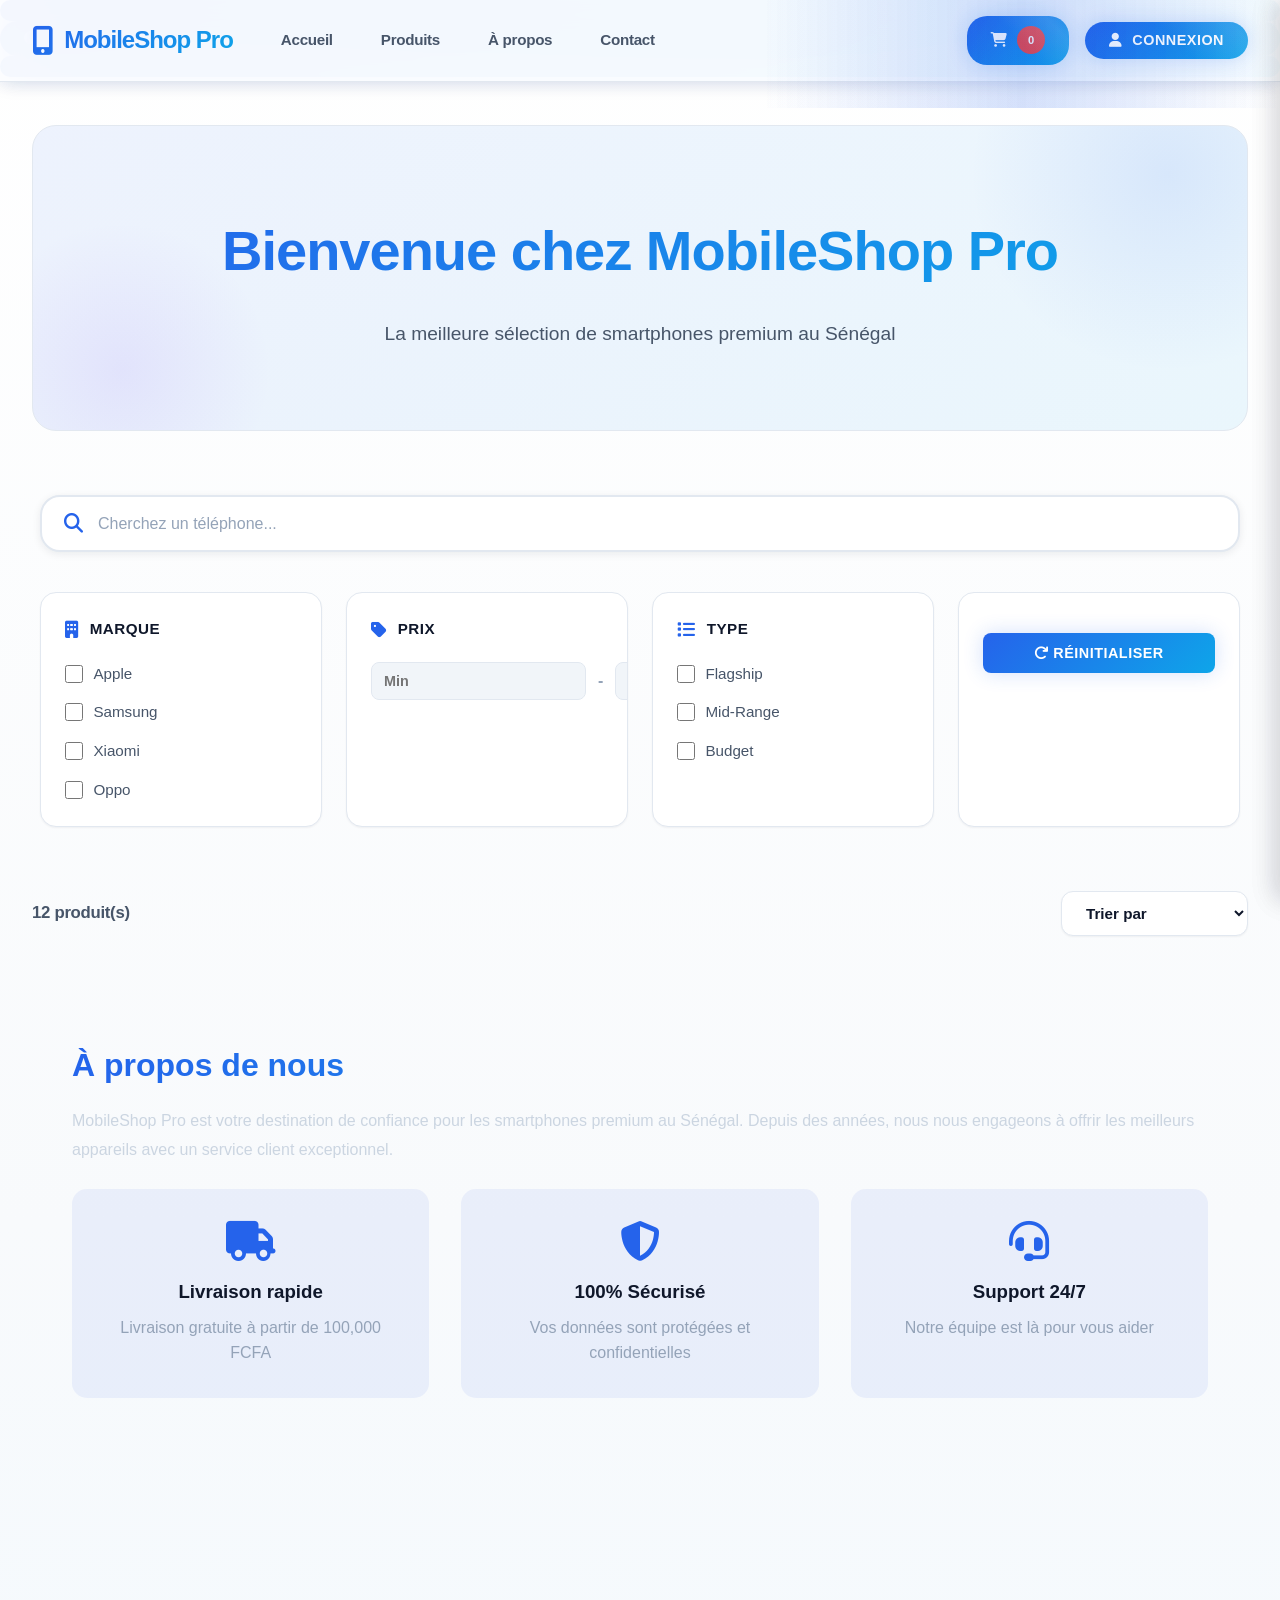
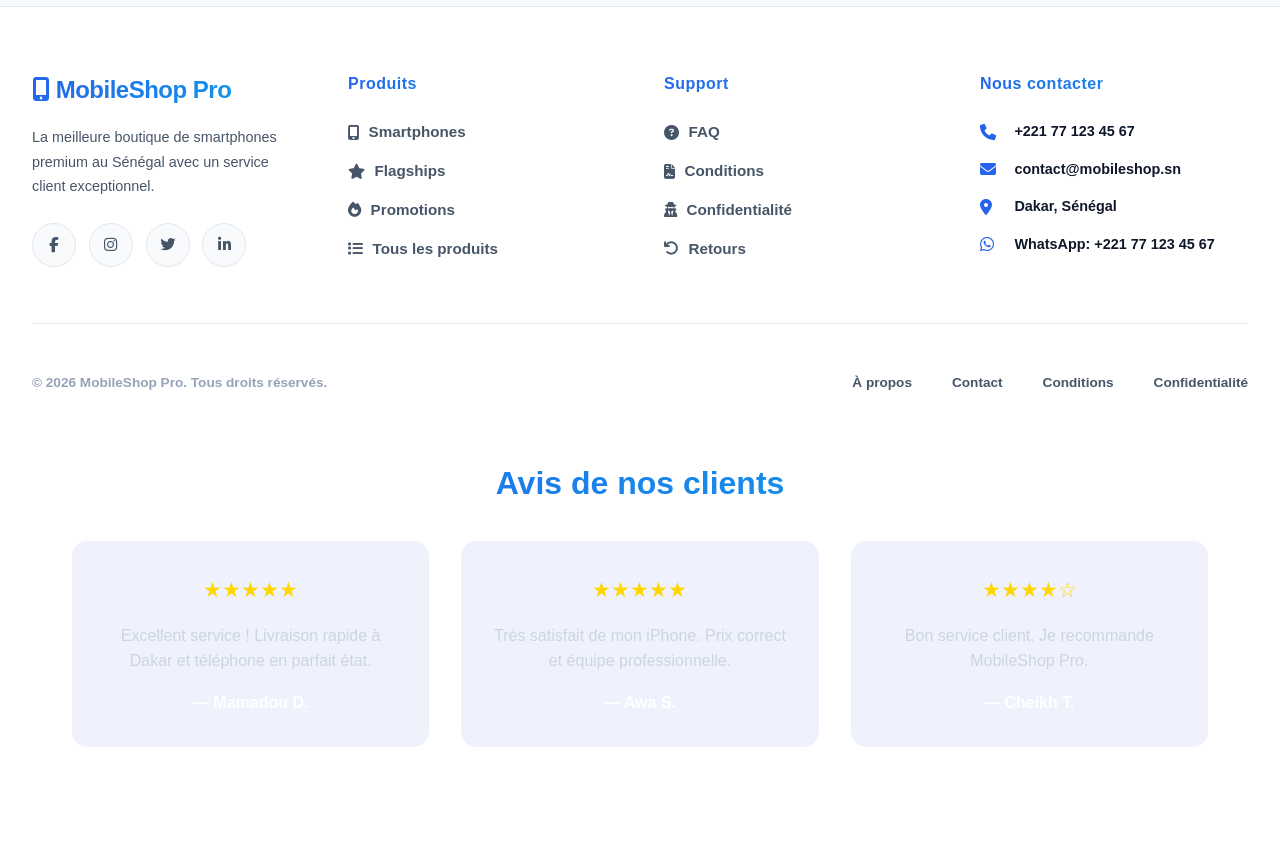
==== index.html @ 731d3923 "Add files via upload" ====
<!DOCTYPE html>
<html lang="fr">
<head>
  <meta charset="UTF-8">
  <meta name="viewport" content="width=device-width, initial-scale=1.0">
  <title>MobileShop Pro - Boutique Premium</title>

  <!-- SEO -->
  <meta name="description" content="Achetez les meilleurs smartphones au Sénégal avec MobileShop Pro. Livraison rapide et paiement sécurisé.">

  <!-- Icons -->
  <link rel="stylesheet" href="https://cdnjs.cloudflare.com/ajax/libs/font-awesome/6.4.0/css/all.min.css">

  <!-- THEME (un seul fichier) -->
  <link rel="stylesheet" href="styles.css" id="themeStylesheet">
  <button class="btn-header" onclick="openCartModal()" aria-label="Ouvrir le panier"></button>
  <button class="btn-header" onclick="toggleTheme()" title="Changer thème">
  <i class="fas fa-moon"></i>
</button>
<button class="btn-header" onclick="openCartModal()" aria-label="Ouvrir le panier"></button>
</head>

<body>
  <!-- NAVBAR -->
  <nav>
    <div class="nav-container">
      <div class="logo" onclick="scrollToHome()">
        <i class="fas fa-mobile-alt"></i>
        <span>MobileShop Pro</span>
      </div>

      <div class="nav-links">
        <a href="#" class="nav-link" onclick="scrollToHome(); return false;">Accueil</a>
        <a href="#products" class="nav-link">Produits</a>
        <a href="#about" class="nav-link">À propos</a>
        <a href="#contact" class="nav-link">Contact</a>
      </div>

      <div class="nav-actions">
        <button class="btn-header" onclick="openCartModal()">
          <i class="fas fa-shopping-cart"></i>
          <span class="count-badge" id="cartCount">0</span>
        </button>
        <button class="btn-header" onclick="openProfileModal()">
          <i class="fas fa-user"></i>
          <span id="userDisplay">Connexion</span>
        </button>
        <button class="menu-toggle" onclick="toggleMobileMenu()">
          <i class="fas fa-bars"></i>
        </button>
      </div>
    </div>
  </nav>

  <!-- MAIN -->
  <main class="main-content">
    <!-- HERO -->
    <section class="hero" id="home">
      <h1>Bienvenue chez MobileShop Pro</h1>
      <p>La meilleure sélection de smartphones premium au Sénégal</p>
    </section>

    <!-- SEARCH & FILTERS -->
    <section class="search-section" id="products">
      <div class="search-bar">
        <i class="fas fa-search search-icon"></i>
        <input type="text" class="search-input" id="searchInput" placeholder="Cherchez un téléphone..." onkeyup="filterProducts()">
      </div>

      <div class="filters-container">
        <div class="filter-group">
          <div class="filter-title"><i class="fas fa-building"></i> Marque</div>
          <div class="filter-options">
            <div class="filter-option">
              <input type="checkbox" id="brand-apple" value="apple" onchange="filterProducts()">
              <label for="brand-apple">Apple</label>
            </div>
            <div class="filter-option">
              <input type="checkbox" id="brand-samsung" value="samsung" onchange="filterProducts()">
              <label for="brand-samsung">Samsung</label>
            </div>
            <div class="filter-option">
              <input type="checkbox" id="brand-xiaomi" value="xiaomi" onchange="filterProducts()">
              <label for="brand-xiaomi">Xiaomi</label>
            </div>
            <div class="filter-option">
              <input type="checkbox" id="brand-oppo" value="oppo" onchange="filterProducts()">
              <label for="brand-oppo">Oppo</label>
            </div>
          </div>
        </div>

        <div class="filter-group">
          <div class="filter-title"><i class="fas fa-tag"></i> Prix</div>
          <div class="price-inputs">
            <input type="number" id="priceMin" placeholder="Min" onchange="filterProducts()">
            <span style="color: #94a3b8;">-</span>
            <input type="number" id="priceMax" placeholder="Max" onchange="filterProducts()">
          </div>
        </div>

        <div class="filter-group">
          <div class="filter-title"><i class="fas fa-list"></i> Type</div>
          <div class="filter-options">
            <div class="filter-option">
              <input type="checkbox" id="type-flagship" value="flagship" onchange="filterProducts()">
              <label for="type-flagship">Flagship</label>
            </div>
            <div class="filter-option">
              <input type="checkbox" id="type-mid" value="mid" onchange="filterProducts()">
              <label for="type-mid">Mid-Range</label>
            </div>
            <div class="filter-option">
              <input type="checkbox" id="type-budget" value="budget" onchange="filterProducts()">
              <label for="type-budget">Budget</label>
            </div>
          </div>
        </div>

        <div class="filter-group">
          <button class="reset-btn" onclick="resetFilters()">
            <i class="fas fa-redo"></i> Réinitialiser
          </button>
        </div>
      </div>
    </section>

    <!-- PRODUCTS -->
    <section class="products-section">
      <div class="products-header">
        <div class="results-count">
          <span id="resultsCount">12</span> produit(s)
        </div>
        <select class="sort-select" id="sortSelect" onchange="sortProducts()">
          <option value="">Trier par</option>
          <option value="price-asc">Prix: Croissant</option>
          <option value="price-desc">Prix: Décroissant</option>
          <option value="name-asc">Nom: A-Z</option>
          <option value="name-desc">Nom: Z-A</option>
        </select>
      </div>

      <div class="products-grid" id="productsGrid"></div>
    </section>

    <!-- ABOUT SECTION -->
    <section id="about" style="max-width: 1200px; margin: 4rem auto; padding: 0 2rem;">
      <h2 style="font-size: 2rem; margin-bottom: 1rem; background: var(--gradient-primary); -webkit-background-clip: text; -webkit-text-fill-color: transparent;">À propos de nous</h2>
      <p style="color: #cbd5e1; line-height: 1.8; margin-bottom: 1.5rem;">
        MobileShop Pro est votre destination de confiance pour les smartphones premium au Sénégal. Depuis des années, nous nous engageons à offrir les meilleurs appareils avec un service client exceptionnel.
      </p>
      <div style="display: grid; grid-template-columns: repeat(auto-fit, minmax(200px, 1fr)); gap: 2rem;">
        <div style="background: rgba(102, 126, 234, 0.1); padding: 2rem; border-radius: 15px; text-align: center;">
          <i class="fas fa-truck" style="font-size: 2.5rem; color: var(--primary); margin-bottom: 1rem;"></i>
          <h3>Livraison rapide</h3>
          <p style="color: #94a3b8; margin-top: 0.5rem;">Livraison gratuite à partir de 100,000 FCFA</p>
        </div>
        <div style="background: rgba(102, 126, 234, 0.1); padding: 2rem; border-radius: 15px; text-align: center;">
          <i class="fas fa-shield-alt" style="font-size: 2.5rem; color: var(--primary); margin-bottom: 1rem;"></i>
          <h3>100% Sécurisé</h3>
          <p style="color: #94a3b8; margin-top: 0.5rem;">Vos données sont protégées et confidentielles</p>
        </div>
        <div style="background: rgba(102, 126, 234, 0.1); padding: 2rem; border-radius: 15px; text-align: center;">
          <i class="fas fa-headset" style="font-size: 2.5rem; color: var(--primary); margin-bottom: 1rem;"></i>
          <h3>Support 24/7</h3>
          <p style="color: #94a3b8; margin-top: 0.5rem;">Notre équipe est là pour vous aider</p>
        </div>
      </div>
    </section>
  </main>

  <!-- FOOTER -->
  <footer id="contact">
    <div class="footer-container">
      <div class="footer-content">
        <div class="footer-section">
          <div class="footer-logo">
            <i class="fas fa-mobile-alt"></i> MobileShop Pro
          </div>
          <p class="footer-desc">La meilleure boutique de smartphones premium au Sénégal avec un service client exceptionnel.</p>
          <div class="social-links">
            <a href="#" class="social-link" title="Facebook"><i class="fab fa-facebook-f"></i></a>
            <a href="#" class="social-link" title="Instagram"><i class="fab fa-instagram"></i></a>
            <a href="#" class="social-link" title="Twitter"><i class="fab fa-twitter"></i></a>
            <a href="#" class="social-link" title="LinkedIn"><i class="fab fa-linkedin-in"></i></a>
          </div>
        </div>

        <div class="footer-section">
          <h3>Produits</h3>
          <ul>
            <li><a href="#products"><i class="fas fa-mobile-alt"></i> Smartphones</a></li>
            <li><a href="#products"><i class="fas fa-star"></i> Flagships</a></li>
            <li><a href="#products"><i class="fas fa-fire"></i> Promotions</a></li>
            <li><a href="#products"><i class="fas fa-list"></i> Tous les produits</a></li>
          </ul>
        </div>

        <div class="footer-section">
          <h3>Support</h3>
          <ul>
            <li><a href="#"><i class="fas fa-question-circle"></i> FAQ</a></li>
            <li><a href="#"><i class="fas fa-file-contract"></i> Conditions</a></li>
            <li><a href="#"><i class="fas fa-user-secret"></i> Confidentialité</a></li>
            <li><a href="#"><i class="fas fa-undo"></i> Retours</a></li>
          </ul>
        </div>

        <div class="footer-section">
          <h3>Nous contacter</h3>
          <div class="footer-contact">
            <div class="contact-item">
              <i class="fas fa-phone"></i>
              <span>+221 77 123 45 67</span>
            </div>
            <div class="contact-item">
              <i class="fas fa-envelope"></i>
              <span>contact@mobileshop.sn</span>
            </div>
            <div class="contact-item">
              <i class="fas fa-map-marker-alt"></i>
              <span>Dakar, Sénégal</span>
            </div>
            <div class="contact-item">
              <i class="fab fa-whatsapp"></i>
              <span>WhatsApp: +221 77 123 45 67</span>
            </div>
          </div>
        </div>
      </div>

      <div class="footer-divider"></div>

      <div class="footer-bottom">
        <p class="copyright">&copy; 2026 MobileShop Pro. Tous droits réservés.</p>
        <div class="footer-links">
          <a href="#" class="footer-link">À propos</a>
          <a href="#" class="footer-link">Contact</a>
          <a href="#" class="footer-link">Conditions</a>
          <a href="#" class="footer-link">Confidentialité</a>
        </div>
      </div>
    </div>
    <section class="reviews-section">
  <h2 class="section-title">Avis de nos clients</h2>

  <div class="reviews-container">

    <div class="review-card">
      <div class="review-stars">★★★★★</div>
      <p class="review-text">
        Excellent service ! Livraison rapide à Dakar et téléphone en parfait état.
      </p>
      <div class="review-user">— Mamadou D.</div>
    </div>

    <div class="review-card">
      <div class="review-stars">★★★★★</div>
      <p class="review-text">
        Très satisfait de mon iPhone. Prix correct et équipe professionnelle.
      </p>
      <div class="review-user">— Awa S.</div>
    </div>

    <div class="review-card">
      <div class="review-stars">★★★★☆</div>
      <p class="review-text">
        Bon service client. Je recommande MobileShop Pro.
      </p>
      <div class="review-user">— Cheikh T.</div>
    </div>

  </div>
</section>
  </footer>

  <!-- OVERLAY -->
  <div class="overlay" id="overlay" onclick="closeAllModals()"></div>

  <!-- CART MODAL -->
  <div class="modal" id="cartModal">
    <div class="modal-header">
      <h3 class="modal-title">Mon Panier</h3>
      <button class="close-btn" onclick="closeCartModal()"><i class="fas fa-times"></i></button>
    </div>

    <div class="modal-content">
      <div id="cartEmptyMsg" style="text-align: center; color: #94a3b8;">
        <i class="fas fa-shopping-cart" style="font-size: 3rem; opacity: 0.5; display: block; margin-bottom: 1rem;"></i>
        Panier vide
      </div>
      <div id="cartItemsList"></div>
    </div>

    <div class="modal-footer">
      <div class="cart-summary">
        <div class="summary-row">
          <span>Sous-total:</span>
          <span id="subtotal">0 FCFA</span>
        </div>
        <div class="summary-row">
          <span>Frais de livraison:</span>
          <span id="shipping">0 FCFA</span>
        </div>
        <div class="summary-row summary-total">
          <span>Total:</span>
          <span id="totalPrice">0 FCFA</span>
        </div>
      </div>

      <div class="form-group">
        <label class="form-label">Nom complet</label>
        <input type="text" class="form-input" id="customerName" placeholder="Votre nom">
      </div>

      <div class="form-group">
        <label class="form-label">Téléphone</label>
        <input type="tel" class="form-input" id="customerPhone" placeholder="77 123 45 67">
      </div>

      <div class="form-group">
        <label class="form-label">Adresse</label>
        <input type="text" class="form-input" id="customerAddress" placeholder="Votre adresse">
      </div>

      <button class="btn btn-secondary" onclick="placeOrder()">
        <i class="fab fa-whatsapp"></i> Commander via WhatsApp
      </button>
    </div>
  </div>

  <!-- PROFILE MODAL -->
  <div class="modal" id="profileModal">
    <div class="modal-header">
      <h3 class="modal-title">Mon Profil</h3>
      <button class="close-btn" onclick="closeProfileModal()"><i class="fas fa-times"></i></button>
    </div>

    <div class="modal-content">
      <!-- AUTH CONTENT -->
      <div id="authContent">
        <div class="error-msg" id="authError"></div>

        <!-- LOGIN FORM -->
        <form id="loginForm" onsubmit="handleLogin(event)">
          <h3 style="margin-bottom: 1.5rem;">Connexion</h3>
          <div class="form-group">
            <label class="form-label">Email</label>
            <input type="email" class="form-input" id="loginEmail" required>
          </div>
          <div class="form-group">
            <label class="form-label">Mot de passe</label>
            <input type="password" class="form-input" id="loginPassword" required>
          </div>
          <button type="submit" class="btn btn-primary">Connexion</button>
          <div style="text-align: center; margin-top: 1rem; color: #cbd5e1;">
            Pas encore de compte ? <a href="#" onclick="switchToRegister(event)" style="color: var(--primary); font-weight: 600; cursor: pointer;">S'inscrire</a>
          </div>
        </form>

        <!-- REGISTER FORM -->
        <form id="registerForm" style="display: none;" onsubmit="handleRegister(event)">
          <h3 style="margin-bottom: 1.5rem;">Créer un compte</h3>
          <div class="form-group">
            <label class="form-label">Nom complet</label>
            <input type="text" class="form-input" id="registerName" required>
          </div>
          <div class="form-group">
            <label class="form-label">Email</label>
            <input type="email" class="form-input" id="registerEmail" required>
          </div>
          <div class="form-group">
            <label class="form-label">Téléphone</label>
            <input type="tel" class="form-input" id="registerPhone" required>
          </div>
          <div class="form-group">
            <label class="form-label">Mot de passe</label>
            <input type="password" class="form-input" id="registerPassword" required>
          </div>
          <button type="submit" class="btn btn-primary">Créer un compte</button>
          <div style="text-align: center; margin-top: 1rem; color: #cbd5e1;">
            Vous avez un compte ? <a href="#" onclick="switchToLogin(event)" style="color: var(--primary); font-weight: 600; cursor: pointer;">Connexion</a>
          </div>
        </form>
      </div>

      <!-- PROFILE CONTENT -->
      <div id="profileContent" style="display: none;">
        <div class="tabs">
          <button class="tab-btn active" onclick="switchTab(event, 'dashboard')">Dashboard</button>
          <button class="tab-btn" onclick="switchTab(event, 'orders')">Commandes</button>
          <button class="tab-btn" onclick="switchTab(event, 'settings')">Paramètres</button>
        </div>

        <div id="dashboard" class="tab-content active">
          <div class="profile-info-box">
            <div class="profile-name" id="profileName">--</div>
            <div class="profile-email" id="profileEmail">--</div>
          </div>
          <div class="stats">
            <div class="stat-box">
              <div class="stat-value" id="totalOrders">0</div>
              <div class="stat-label">Commandes</div>
            </div>
            <div class="stat-box">
              <div class="stat-value" id="totalAmount">0 FCFA</div>
              <div class="stat-label">Total dépensé</div>
            </div>
          </div>
        </div>

        <div id="orders" class="tab-content">
          <h3 style="margin-bottom: 1rem;">Historique des commandes</h3>
          <div id="ordersList">
            <p style="color: #94a3b8; text-align: center;">Aucune commande</p>
          </div>
        </div>

        <div id="settings" class="tab-content">
          <h3 style="margin-bottom: 1.5rem;">Paramètres du compte</h3>
          <div class="form-group">
            <label class="form-label">Nom complet</label>
            <input type="text" class="form-input" id="settingsName">
          </div>
          <div class="form-group">
            <label class="form-label">Email</label>
            <input type="email" class="form-input" id="settingsEmail">
          </div>
          <div class="form-group">
            <label class="form-label">Téléphone</label>
            <input type="tel" class="form-input" id="settingsPhone">
          </div>
          <button class="btn btn-primary" onclick="updateProfile()">Mettre à jour</button>
          <button class="btn btn-secondary" onclick="logout()">Déconnexion</button>
        </div>
      </div>
    </div>
  </div>

  <script src="script.js"></script>
</body>
</html>
---- styles.css ----
:root {
  /* ===== COLORS BLUE DIGITAL ===== */
  --primary: #2563eb;
  --primary-light: #3b82f6;
  --primary-dark: #1e40af;
  
  --accent: #0ea5e9;
  --accent-light: #06b6d4;
  --accent-dark: #0284c7;
  
  --secondary: #8b5cf6;
  --secondary-light: #a78bfa;
  --secondary-dark: #7c3aed;
  
  --success: #10b981;
  --danger: #ef4444;
  --warning: #f59e0b;
  
  /* ===== NEUTRALS CLEAR ===== */
  --bg-primary: #ffffff;
  --bg-secondary: #f8fafc;
  --bg-tertiary: #f1f5f9;
  
  --text-primary: #0f172a;
  --text-secondary: #475569;
  --text-tertiary: #94a3b8;
  
  --border-light: #e2e8f0;
  --border-medium: #cbd5e1;
  
  /* ===== GRADIENTS BLUE ===== */
  --gradient-primary: linear-gradient(135deg, #2563eb 0%, #0ea5e9 100%);
  --gradient-secondary: linear-gradient(135deg, #0ea5e9 0%, #8b5cf6 100%);
  --gradient-accent: linear-gradient(135deg, #2563eb 0%, #8b5cf6 100%);
  --gradient-success: linear-gradient(135deg, #10b981 0%, #059669 100%);
  
  /* ===== SHADOWS BLUE ===== */
  --shadow-xs: 0 1px 2px rgba(15, 23, 42, 0.05);
  --shadow-sm: 0 2px 8px rgba(15, 23, 42, 0.08);
  --shadow-md: 0 8px 16px rgba(15, 23, 42, 0.1);
  --shadow-lg: 0 16px 32px rgba(15, 23, 42, 0.12);
  --shadow-xl: 0 24px 48px rgba(15, 23, 42, 0.15);
  --shadow-glow: 0 0 20px rgba(37, 99, 235, 0.2);
  --shadow-glow-accent: 0 0 25px rgba(14, 165, 233, 0.25);
  
  /* ===== SPACING ===== */
  --radius-sm: 8px;
  --radius-md: 12px;
  --radius-lg: 16px;
  --radius-xl: 20px;
  --radius-2xl: 24px;
  
  /* ===== TRANSITIONS ===== */
  --transition-fast: all 0.2s cubic-bezier(0.4, 0, 0.2, 1);
  --transition-base: all 0.3s cubic-bezier(0.4, 0, 0.2, 1);
  --transition-slow: all 0.4s cubic-bezier(0.4, 0, 0.2, 1);
}

* {
  margin: 0;
  padding: 0;
  box-sizing: border-box;
}

html {
  scroll-behavior: smooth;
}

body {
  font-family: 'Inter', '-apple-system', 'BlinkMacSystemFont', 'Segoe UI', 'Roboto', sans-serif;
  background: linear-gradient(to bottom, #ffffff 0%, #f8fafc 50%, #f0f9ff 100%);
  color: var(--text-primary);
  line-height: 1.6;
  display: flex;
  flex-direction: column;
  min-height: 100vh;
  -webkit-font-smoothing: antialiased;
  -moz-osx-font-smoothing: grayscale;
  position: relative;
  overflow-x: hidden;
}

/* ===== FLOATING NETWORKS BACKGROUND ===== */
.floating-networks {
  position: fixed;
  top: 0;
  left: 0;
  width: 100%;
  height: 100%;
  z-index: 0;
  pointer-events: none;
  overflow: hidden;
}

.network {
  position: absolute;
  width: 300px;
  height: 300px;
  border-radius: 50%;
  opacity: 0.4;
  filter: blur(40px);
  mix-blend-mode: multiply;
}

.network-1 {
  top: 10%;
  left: 5%;
  width: 400px;
  height: 400px;
  background: linear-gradient(135deg, rgba(37, 99, 235, 0.3) 0%, rgba(14, 165, 233, 0.2) 100%);
  animation: float-network 15s ease-in-out infinite;
}

.network-2 {
  top: 40%;
  right: 10%;
  width: 350px;
  height: 350px;
  background: linear-gradient(135deg, rgba(139, 92, 246, 0.3) 0%, rgba(37, 99, 235, 0.2) 100%);
  animation: float-network 18s ease-in-out infinite 2s;
}

.network-3 {
  bottom: 10%;
  left: 15%;
  width: 380px;
  height: 380px;
  background: linear-gradient(135deg, rgba(14, 165, 233, 0.3) 0%, rgba(139, 92, 246, 0.2) 100%);
  animation: float-network 20s ease-in-out infinite 4s;
}

.network-4 {
  bottom: 20%;
  right: 15%;
  width: 320px;
  height: 320px;
  background: linear-gradient(135deg, rgba(37, 99, 235, 0.25) 0%, rgba(14, 165, 233, 0.15) 100%);
  animation: float-network 17s ease-in-out infinite 1s;
}

.network-5 {
  top: 50%;
  left: 50%;
  transform: translate(-50%, -50%);
  width: 500px;
  height: 500px;
  background: radial-gradient(circle, rgba(139, 92, 246, 0.2) 0%, rgba(37, 99, 235, 0.1) 100%);
  animation: float-network 22s ease-in-out infinite 3s;
}

@keyframes float-network {
  0% {
    transform: translate(0, 0) scale(1);
  }
  25% {
    transform: translate(50px, -30px) scale(1.1);
  }
  50% {
    transform: translate(-40px, 40px) scale(0.9);
  }
  75% {
    transform: translate(30px, 20px) scale(1.05);
  }
  100% {
    transform: translate(0, 0) scale(1);
  }
}

/* ===== SCROLLBAR ===== */
::-webkit-scrollbar {
  width: 10px;
  height: 10px;
}

::-webkit-scrollbar-track {
  background: var(--bg-secondary);
}

::-webkit-scrollbar-thumb {
  background: linear-gradient(180deg, var(--primary) 0%, var(--accent) 100%);
  border-radius: 5px;
  border: 2px solid var(--bg-secondary);
}

::-webkit-scrollbar-thumb:hover {
  background: linear-gradient(180deg, var(--primary-dark) 0%, var(--accent-dark) 100%);
}

/* ===== NAVBAR ===== */
nav {
  position: fixed;
  width: 100%;
  background: rgba(255, 255, 255, 0.95);
  backdrop-filter: blur(20px);
  -webkit-backdrop-filter: blur(20px);
  display: flex;
  justify-content: space-between;
  align-items: center;
  padding: 1rem 2rem;
  box-shadow: 0 4px 16px rgba(15, 23, 42, 0.08);
  z-index: 1001;
  border-bottom: 1px solid var(--border-light);
  top: 0;
}

.nav-container {
  display: flex;
  justify-content: space-between;
  align-items: center;
  width: 100%;
  max-width: 1600px;
  margin: 0 auto;
  gap: 3rem;
}

.logo {
  font-size: 1.5rem;
  font-weight: 800;
  background: var(--gradient-primary);
  -webkit-background-clip: text;
  -webkit-text-fill-color: transparent;
  display: flex;
  align-items: center;
  gap: 0.7rem;
  cursor: pointer;
  transition: var(--transition-base);
  flex-shrink: 0;
  letter-spacing: -1px;
  position: relative;
  z-index: 10;
}

.logo:hover {
  transform: translateY(-2px);
}

.logo i {
  font-size: 1.8rem;
}

.nav-links {
  display: flex;
  gap: 3rem;
  align-items: center;
  flex: 1;
}

.nav-link {
  color: var(--text-secondary);
  text-decoration: none;
  font-weight: 600;
  font-size: 0.95rem;
  transition: var(--transition-fast);
  position: relative;
  letter-spacing: -0.3px;
}

.nav-link:hover {
  color: var(--primary);
}

.nav-link::after {
  content: '';
  position: absolute;
  bottom: -8px;
  left: 0;
  width: 0;
  height: 2px;
  background: var(--gradient-primary);
  transition: width 0.3s ease;
  border-radius: 1px;
}

.nav-link:hover::after {
  width: 100%;
}

.nav-actions {
  display: flex;
  align-items: center;
  gap: 1rem;
  flex-shrink: 0;
  
}

.btn-header {
  background: var(--gradient-primary);
  color: white;
  border: none;
  border-radius: var(--radius-xl);
  padding: 0.65rem 1.5rem;
  display: flex;
  align-items: center;
  gap: 0.6rem;
  font-weight: 700;
  font-size: 0.9rem;
  cursor: pointer;
  transition: var(--transition-base);
  box-shadow: var(--shadow-glow);
  position: relative;
  overflow: hidden;
  text-transform: uppercase;
  letter-spacing: 0.5px;
}

.btn-header::before {
  content: '';
  position: absolute;
  inset: 0;
  background: linear-gradient(45deg, transparent 30%, rgba(255,255,255,0.15) 50%, transparent 70%);
  background-size: 200% 100%;
  animation: shimmer 3s infinite;
}

@keyframes shimmer {
  0% { background-position: 200% 0; }
  100% { background-position: -200% 0; }
}

.btn-header:hover {
  transform: translateY(-2px);
  box-shadow: 0 0 30px rgba(37, 99, 235, 0.3);
}

.btn-header:active {
  transform: translateY(0);
}

.count-badge {
  background: var(--danger);
  color: white;
  width: 28px;
  height: 28px;
  border-radius: 50%;
  display: flex;
  align-items: center;
  justify-content: center;
  font-size: 0.7rem;
  font-weight: 800;
  animation: pulse-badge 2s infinite;
}

@keyframes pulse-badge {
  0%, 100% { transform: scale(1); }
  50% { transform: scale(1.15); }
}

.menu-toggle {
  display: none;
  background: none;
  border: none;
  font-size: 1.5rem;
  color: var(--text-primary);
  cursor: pointer;
  transition: var(--transition-fast);
}

.menu-toggle:hover {
  color: var(--primary);
}

/* ===== MAIN CONTENT ===== */
main {
  flex: 1;
  margin-top: 72px;
  position: relative;
  z-index: 1;
}

.main-content {
  padding: 3rem 2rem;
  max-width: 1600px;
  margin: 0 auto;
  width: 100%;
  position: relative;
  z-index: 2;
}

/* ===== HERO ===== */
.hero {
  text-align: center;
  padding: 5rem 2rem;
  background: linear-gradient(135deg, rgba(37, 99, 235, 0.08) 0%, rgba(14, 165, 233, 0.08) 100%);
  border-radius: var(--radius-2xl);
  margin-bottom: 4rem;
  border: 1px solid var(--border-light);
  position: relative;
  overflow: hidden;
}

.hero::before {
  content: '';
  position: absolute;
  top: -50%;
  right: -10%;
  width: 400px;
  height: 400px;
  background: radial-gradient(circle, rgba(37, 99, 235, 0.1) 0%, transparent 70%);
  border-radius: 50%;
  animation: float 20s ease-in-out infinite;
}

.hero::after {
  content: '';
  position: absolute;
  bottom: -30%;
  left: -5%;
  width: 300px;
  height: 300px;
  background: radial-gradient(circle, rgba(139, 92, 246, 0.1) 0%, transparent 70%);
  border-radius: 50%;
  animation: float 25s ease-in-out infinite reverse;
}

@keyframes float {
  0%, 100% { transform: translateY(0px); }
  50% { transform: translateY(30px); }
}

.hero h1 {
  font-size: 3.5rem;
  font-weight: 800;
  background: var(--gradient-primary);
  -webkit-background-clip: text;
  -webkit-text-fill-color: transparent;
  margin-bottom: 1.5rem;
  position: relative;
  z-index: 1;
  letter-spacing: -1px;
}

.hero p {
  color: var(--text-secondary);
  font-size: 1.2rem;
  max-width: 600px;
  margin: 0 auto;
  position: relative;
  z-index: 1;
  font-weight: 500;
}

/* ===== SEARCH SECTION ===== */
.search-section {
  max-width: 1200px;
  margin: 0 auto 4rem;
  position: relative;
  z-index: 2;
}

.search-bar {
  position: relative;
  margin-bottom: 2.5rem;
}

.search-input {
  width: 100%;
  padding: 1.1rem 1.5rem 1.1rem 3.5rem;
  background: var(--bg-primary);
  border: 2px solid var(--border-light);
  border-radius: var(--radius-xl);
  color: var(--text-primary);
  font-size: 1rem;
  transition: var(--transition-base);
  box-shadow: var(--shadow-sm);
  font-weight: 500;
}

.search-input::placeholder {
  color: var(--text-tertiary);
}

.search-input:focus {
  outline: none;
  border-color: var(--primary);
  box-shadow: 0 0 0 4px rgba(37, 99, 235, 0.1), var(--shadow-md);
  background: var(--bg-secondary);
}

.search-icon {
  position: absolute;
  left: 1.5rem;
  top: 50%;
  transform: translateY(-50%);
  color: var(--primary);
  font-size: 1.2rem;
  pointer-events: none;
}

/* ===== FILTERS ===== */
.filters-container {
  display: grid;
  grid-template-columns: repeat(auto-fit, minmax(220px, 1fr));
  gap: 1.5rem;
  position: relative;
  z-index: 2;
}

.filter-group {
  background: var(--bg-primary);
  border: 1px solid var(--border-light);
  border-radius: var(--radius-lg);
  padding: 1.5rem;
  box-shadow: var(--shadow-xs);
  transition: var(--transition-base);
  position: relative;
  overflow: hidden;
}

.filter-group::before {
  content: '';
  position: absolute;
  top: 0;
  left: 0;
  right: 0;
  bottom: 0;
  background: linear-gradient(135deg, rgba(37, 99, 235, 0.05) 0%, transparent 100%);
  opacity: 0;
  transition: opacity 0.3s ease;
  pointer-events: none;
}

.filter-group:hover {
  border-color: var(--primary);
  box-shadow: var(--shadow-glow);
  transform: translateY(-2px);
}

.filter-group:hover::before {
  opacity: 1;
}

.filter-title {
  font-weight: 700;
  margin-bottom: 1.25rem;
  color: var(--text-primary);
  display: flex;
  align-items: center;
  gap: 0.7rem;
  font-size: 0.95rem;
  text-transform: uppercase;
  letter-spacing: 0.5px;
  position: relative;
  z-index: 1;
}

.filter-title i {
  color: var(--primary);
  font-size: 1.1rem;
  animation: icon-float 2s ease-in-out infinite;
}

@keyframes icon-float {
  0%, 100% { transform: translateY(0); }
  50% { transform: translateY(-4px); }
}

.filter-options {
  display: flex;
  flex-direction: column;
  gap: 0.9rem;
  position: relative;
  z-index: 1;
}

.filter-option {
  display: flex;
  align-items: center;
  gap: 0.65rem;
  cursor: pointer;
  transition: var(--transition-fast);
}

.filter-option:hover {
  transform: translateX(3px);
}

.filter-option input {
  accent-color: var(--primary);
  cursor: pointer;
  width: 18px;
  height: 18px;
  border-radius: 4px;
}

.filter-option label {
  cursor: pointer;
  color: var(--text-secondary);
  transition: var(--transition-fast);
  font-weight: 500;
  font-size: 0.95rem;
}

.filter-option:hover label {
  color: var(--primary);
}

.price-inputs {
  display: flex;
  gap: 0.75rem;
  align-items: center;
  position: relative;
  z-index: 1;
}

.price-inputs input {
  flex: 1;
  padding: 0.65rem 0.75rem;
  background: var(--bg-tertiary);
  border: 1px solid var(--border-light);
  border-radius: var(--radius-sm);
  color: var(--text-primary);
  font-weight: 600;
  font-size: 0.9rem;
  transition: var(--transition-fast);
}

.price-inputs input:focus {
  outline: none;
  border-color: var(--primary);
  background: var(--bg-primary);
}

.price-inputs span {
  color: var(--text-tertiary);
  font-weight: 700;
}

.reset-btn {
  background: var(--gradient-primary);
  color: white;
  border: none;
  border-radius: var(--radius-sm);
  padding: 0.75rem;
  font-weight: 700;
  font-size: 0.9rem;
  cursor: pointer;
  width: 100%;
  margin-top: 1rem;
  transition: var(--transition-base);
  box-shadow: var(--shadow-glow);
  text-transform: uppercase;
  letter-spacing: 0.5px;
  position: relative;
  z-index: 1;
}

.reset-btn:hover {
  transform: translateY(-2px);
  box-shadow: 0 0 25px rgba(37, 99, 235, 0.3);
}

/* ===== PRODUCTS ===== */
.products-section {
  max-width: 1400px;
  margin: 0 auto;
  position: relative;
  z-index: 2;
}

.products-header {
  display: flex;
  justify-content: space-between;
  align-items: center;
  margin-bottom: 2.5rem;
  flex-wrap: wrap;
  gap: 1.5rem;
}

.results-count {
  color: var(--text-secondary);
  font-size: 1.05rem;
  font-weight: 700;
  letter-spacing: -0.3px;
}

.sort-select {
  padding: 0.75rem 1.25rem;
  background: var(--bg-primary);
  border: 1px solid var(--border-light);
  border-radius: var(--radius-md);
  color: var(--text-primary);
  font-weight: 700;
  font-size: 0.95rem;
  cursor: pointer;
  box-shadow: var(--shadow-xs);
  transition: var(--transition-fast);
}

.sort-select:hover,
.sort-select:focus {
  border-color: var(--primary);
  outline: none;
  box-shadow: var(--shadow-glow);
}

/* ===== PRODUCTS GRID ===== */
.products-grid {
  display: grid;
  grid-template-columns: repeat(auto-fill, minmax(290px, 1fr));
  gap: 2.5rem;
  margin-bottom: 4rem;
  position: relative;
  z-index: 2;
}

.product-card {
  background: var(--bg-primary);
  border: 1px solid var(--border-light);
  border-radius: var(--radius-xl);
  overflow: hidden;
  box-shadow: var(--shadow-md);
  transition: var(--transition-slow);
  display: flex;
  flex-direction: column;
  height: 100%;
  position: relative;
}

.product-card::before {
  content: '';
  position: absolute;
  top: 0;
  left: 0;
  right: 0;
  height: 0;
  background: var(--gradient-primary);
  opacity: 0;
  transition: height 0.4s ease;
  z-index: 1;
}

.product-card:hover {
  transform: translateY(-12px);
  box-shadow: 0 20px 50px rgba(37, 99, 235, 0.15);
  border-color: var(--primary);
}

.product-card:hover::before {
  height: 3px;
}

.product-image {
  width: 100%;
  height: 280px;
  object-fit: cover;
  background: linear-gradient(135deg, #f0f4ff 0%, #e0e7ff 100%);
  transition: var(--transition-base);
  position: relative;
}

.product-card:hover .product-image {
  transform: scale(1.05);
}

.product-info {
  padding: 2rem 1.5rem;
  flex: 1;
  display: flex;
  flex-direction: column;
  position: relative;
  z-index: 2;
}

.product-brand {
  color: var(--primary);
  font-size: 0.85rem;
  font-weight: 800;
  margin-bottom: 0.6rem;
  text-transform: uppercase;
  letter-spacing: 1px;
}

.product-title {
  font-size: 1.15rem;
  font-weight: 800;
  color: var(--text-primary);
  margin-bottom: 0.8rem;
  line-height: 1.3;
  letter-spacing: -0.3px;
}

.product-specs {
  color: var(--text-tertiary);
  font-size: 0.85rem;
  margin-bottom: 1.2rem;
  line-height: 1.5;
  flex: 1;
}

.product-price {
  font-size: 1.6rem;
  font-weight: 800;
  background: var(--gradient-primary);
  -webkit-background-clip: text;
  -webkit-text-fill-color: transparent;
  margin-bottom: 1.2rem;
  letter-spacing: -0.5px;
}

.add-to-cart {
  width: 100%;
  background: var(--gradient-primary);
  color: white;
  border: none;
  border-radius: var(--radius-md);
  padding: 0.9rem;
  font-weight: 800;
  font-size: 0.95rem;
  cursor: pointer;
  transition: var(--transition-base);
  box-shadow: var(--shadow-glow);
  display: flex;
  align-items: center;
  justify-content: center;
  gap: 0.6rem;
  text-transform: uppercase;
  letter-spacing: 0.5px;
  position: relative;
  overflow: hidden;
}

.add-to-cart::after {
  content: '';
  position: absolute;
  top: 50%;
  left: 50%;
  width: 0;
  height: 0;
  background: rgba(255, 255, 255, 0.3);
  border-radius: 50%;
  transform: translate(-50%, -50%);
  transition: width 0.6s, height 0.6s;
}

.add-to-cart:hover {
  transform: translateY(-3px);
  box-shadow: 0 0 30px rgba(37, 99, 235, 0.3);
}

.add-to-cart:active::after {
  width: 300px;
  height: 300px;
}

/* ===== NO RESULTS ===== */
.no-results {
  grid-column: 1 / -1;
  text-align: center;
  padding: 4rem 2rem;
  color: var(--text-tertiary);
  position: relative;
  z-index: 2;
}

.no-results i {
  font-size: 4rem;
  margin-bottom: 1rem;
  opacity: 0.2;
  animation: bounce-icon 2s ease-in-out infinite;
}

@keyframes bounce-icon {
  0%, 100% { transform: translateY(0); }
  50% { transform: translateY(-20px); }
}

.no-results h3 {
  color: var(--text-secondary);
  margin-bottom: 0.5rem;
  font-size: 1.5rem;
}

/* ===== MODALS ===== */
.overlay {
  position: fixed;
  top: 0;
  left: 0;
  width: 100%;
  height: 100%;
  background: rgba(15, 23, 42, 0.3);
  z-index: 999;
  opacity: 0;
  visibility: hidden;
  transition: var(--transition-base);
  backdrop-filter: blur(8px);
  -webkit-backdrop-filter: blur(8px);
}

.overlay.active {
  opacity: 1;
  visibility: visible;
}

.modal {
  position: fixed;
  top: 0;
  right: 0;
  width: 100%;
  max-width: 520px;
  height: 100%;
  background: var(--bg-primary);
  z-index: 1002;
  transform: translateX(100%);
  transition: transform 0.4s cubic-bezier(0.4, 0, 0.2, 1);
  display: flex;
  flex-direction: column;
  border-left: 1px solid var(--border-light);
  box-shadow: -5px 0 25px rgba(15, 23, 42, 0.1);
}

.modal.active {
  transform: translateX(0);
}

.modal-header {
  padding: 2rem 1.5rem;
  border-bottom: 1px solid var(--border-light);
  display: flex;
  justify-content: space-between;
  align-items: center;
  background: linear-gradient(135deg, rgba(37, 99, 235, 0.04) 0%, rgba(14, 165, 233, 0.04) 100%);
  position: relative;
}

.modal-header::before {
  content: '';
  position: absolute;
  top: 0;
  left: -100%;
  width: 100%;
  height: 100%;
  background: linear-gradient(90deg, transparent, rgba(37, 99, 235, 0.1), transparent);
  animation: shimmer-modal 2s infinite;
  pointer-events: none;
}

@keyframes shimmer-modal {
  0% { left: -100%; }
  100% { left: 100%; }
}

.modal-title {
  font-size: 1.5rem;
  font-weight: 800;
  background: var(--gradient-primary);
  -webkit-background-clip: text;
  -webkit-text-fill-color: transparent;
  letter-spacing: -0.5px;
  position: relative;
  z-index: 1;
}

.close-btn {
  background: var(--bg-tertiary);
  border: 1px solid var(--border-light);
  font-size: 1.5rem;
  cursor: pointer;
  color: var(--text-secondary);
  transition: var(--transition-fast);
  width: 44px;
  height: 44px;
  border-radius: 50%;
  display: flex;
  align-items: center;
  justify-content: center;
  flex-shrink: 0;
  position: relative;
  z-index: 2;
}

.close-btn:hover {
  background: var(--primary);
  color: white;
  border-color: var(--primary);
  transform: rotate(90deg);
}

.modal-content {
  flex: 1;
  overflow-y: auto;
  padding: 2rem 1.5rem;
  position: relative;
  z-index: 2;
}

.modal-content::-webkit-scrollbar {
  width: 6px;
}

.modal-content::-webkit-scrollbar-track {
  background: transparent;
}

.modal-content::-webkit-scrollbar-thumb {
  background: var(--border-medium);
  border-radius: 3px;
}

.modal-footer {
  padding: 2rem 1.5rem;
  border-top: 1px solid var(--border-light);
  background: var(--bg-secondary);
  position: relative;
  z-index: 2;
}

/* ===== CART ===== */
.cart-item {
  display: flex;
  gap: 1rem;
  margin-bottom: 1.5rem;
  padding-bottom: 1.5rem;
  border-bottom: 1px solid var(--border-light);
  transition: var(--transition-fast);
}

.cart-item:hover {
  transform: translateX(5px);
}

.cart-item-img {
  width: 90px;
  height: 90px;
  object-fit: cover;
  border-radius: var(--radius-lg);
  background: linear-gradient(135deg, #f0f4ff 0%, #e0e7ff 100%);
  border: 1px solid var(--border-light);
  flex-shrink: 0;
}

.cart-item-details {
  flex: 1;
}

.cart-item-name {
  font-weight: 800;
  color: var(--text-primary);
  margin-bottom: 0.4rem;
  font-size: 0.95rem;
}

.cart-item-price {
  color: var(--primary);
  font-weight: 700;
  margin-bottom: 0.6rem;
  font-size: 1rem;
}

.cart-item-qty {
  display: flex;
  align-items: center;
  gap: 0.6rem;
}

.qty-btn {
  background: var(--bg-tertiary);
  border: 1px solid var(--border-light);
  color: var(--primary);
  width: 28px;
  height: 28px;
  border-radius: var(--radius-sm);
  cursor: pointer;
  font-weight: 800;
  transition: var(--transition-fast);
  display: flex;
  align-items: center;
  justify-content: center;
}

.qty-btn:hover {
  background: var(--primary);
  color: white;
  border-color: var(--primary);
}

.cart-summary {
  background: linear-gradient(135deg, rgba(37, 99, 235, 0.06) 0%, rgba(14, 165, 233, 0.06) 100%);
  border: 1px solid var(--border-light);
  border-radius: var(--radius-lg);
  padding: 1.5rem;
  margin-bottom: 2rem;
  position: relative;
  overflow: hidden;
}

.cart-summary::before {
  content: '';
  position: absolute;
  top: 0;
  left: 0;
  right: 0;
  bottom: 0;
  background: linear-gradient(135deg, rgba(14, 165, 233, 0.1) 0%, transparent 100%);
  opacity: 0;
  animation: pulse-cart 2s ease-in-out infinite;
  pointer-events: none;
}

@keyframes pulse-cart {
  0%, 100% { opacity: 0; }
  50% { opacity: 0.5; }
}

.summary-row {
  display: flex;
  justify-content: space-between;
  margin-bottom: 0.9rem;
  color: var(--text-secondary);
  font-weight: 600;
  font-size: 0.95rem;
  position: relative;
  z-index: 1;
}

.summary-row:last-child {
  margin-bottom: 0;
}

.summary-total {
  border-top: 2px solid var(--border-light);
  padding-top: 0.9rem;
  font-size: 1.3rem;
  font-weight: 800;
  color: var(--text-primary);
  position: relative;
  z-index: 1;
}

.summary-total span:last-child {
  background: var(--gradient-primary);
  -webkit-background-clip: text;
  -webkit-text-fill-color: transparent;
}

/* ===== FORMS ===== */
.form-group {
  margin-bottom: 1.5rem;
}

.form-label {
  display: block;
  margin-bottom: 0.65rem;
  font-weight: 700;
  color: var(--text-primary);
  font-size: 0.95rem;
  letter-spacing: -0.2px;
}

.form-input {
  width: 100%;
  padding: 0.9rem 1.1rem;
  background: var(--bg-tertiary);
  border: 1px solid var(--border-light);
  border-radius: var(--radius-md);
  color: var(--text-primary);
  font-family: inherit;
  font-weight: 600;
  transition: var(--transition-fast);
  font-size: 0.95rem;
}

.form-input::placeholder {
  color: var(--text-tertiary);
  font-weight: 500;
}

.form-input:focus {
  outline: none;
  border-color: var(--primary);
  background: var(--bg-primary);
  box-shadow: 0 0 0 4px rgba(37, 99, 235, 0.08);
}

/* ===== BUTTONS ===== */
.btn {
  width: 100%;
  padding: 0.95rem;
  border: none;
  border-radius: var(--radius-md);
  font-weight: 800;
  cursor: pointer;
  transition: var(--transition-base);
  margin-bottom: 0.7rem;
  font-size: 0.95rem;
  text-transform: uppercase;
  letter-spacing: 0.5px;
  display: flex;
  align-items: center;
  justify-content: center;
  gap: 0.6rem;
  position: relative;
  overflow: hidden;
}

.btn-primary {
  background: var(--gradient-primary);
  color: white;
  box-shadow: var(--shadow-glow);
}

.btn-primary:hover {
  transform: translateY(-2px);
  box-shadow: 0 0 30px rgba(37, 99, 235, 0.35);
}

.btn-primary:active {
  transform: translateY(0);
}

.btn-secondary {
  background: var(--gradient-secondary);
  color: white;
  box-shadow: var(--shadow-glow-accent);
}

.btn-secondary:hover {
  transform: translateY(-2px);
  box-shadow: 0 0 30px rgba(14, 165, 233, 0.3);
}

/* ===== TABS ===== */
.tabs {
  display: flex;
  gap: 0.5rem;
  margin-bottom: 2rem;
  border-bottom: 2px solid var(--border-light);
  overflow-x: auto;
  -webkit-overflow-scrolling: touch;
  position: relative;
}

.tabs::after {
  content: '';
  position: absolute;
  bottom: -2px;
  left: 0;
  height: 2px;
  background: var(--gradient-primary);
  width: 100px;
  animation: slide-tab 0.3s ease;
}

@keyframes slide-tab {
  from { width: 0; }
  to { width: 100px; }
}

.tab-btn {
  background: none;
  border: none;
  color: var(--text-tertiary);
  cursor: pointer;
  padding: 1rem 1.5rem;
  font-weight: 700;
  border-bottom: 3px solid transparent;
  transition: var(--transition-fast);
  margin-bottom: -2px;
  white-space: nowrap;
  font-size: 0.95rem;
  position: relative;
}

.tab-btn:hover {
  color: var(--primary);
}

.tab-btn.active {
  color: var(--primary);
  border-bottom-color: var(--primary);
}

.tab-content {
  display: none;
}

.tab-content.active {
  display: block;
  animation: fadeIn 0.3s ease;
}

@keyframes fadeIn {
  from { opacity: 0; }
  to { opacity: 1; }
}

/* ===== PROFILE ===== */
.profile-info-box {
  background: linear-gradient(135deg, rgba(37, 99, 235, 0.06) 0%, rgba(14, 165, 233, 0.06) 100%);
  border: 1px solid var(--border-light);
  border-radius: var(--radius-lg);
  padding: 2rem;
  margin-bottom: 2rem;
  position: relative;
  overflow: hidden;
}

.profile-info-box::before {
  content: '';
  position: absolute;
  top: -50%;
  right: -20%;
  width: 200px;
  height: 200px;
  background: radial-gradient(circle, rgba(37, 99, 235, 0.15), transparent);
  border-radius: 50%;
  animation: float-slow 4s ease-in-out infinite;
}

@keyframes float-slow {
  0%, 100% { transform: translate(0, 0); }
  50% { transform: translate(20px, -20px); }
}

.profile-info-box > * {
  position: relative;
  z-index: 1;
}

.profile-name {
  font-size: 1.4rem;
  font-weight: 800;
  color: var(--text-primary);
  margin-bottom: 0.5rem;
  letter-spacing: -0.5px;
}

.profile-email {
  color: var(--text-tertiary);
  font-size: 0.95rem;
  font-weight: 600;
}

.stats {
  display: grid;
  grid-template-columns: 1fr 1fr;
  gap: 1.5rem;
  position: relative;
  z-index: 2;
}

.stat-box {
  background: linear-gradient(135deg, rgba(37, 99, 235, 0.04) 0%, rgba(14, 165, 233, 0.04) 100%);
  border: 1px solid var(--border-light);
  border-radius: var(--radius-lg);
  padding: 1.5rem;
  text-align: center;
  transition: var(--transition-base);
  position: relative;
  overflow: hidden;
}

.stat-box::before {
  content: '';
  position: absolute;
  top: 0;
  left: 0;
  right: 0;
  bottom: 0;
  background: linear-gradient(135deg, rgba(14, 165, 233, 0.1), transparent);
  opacity: 0;
  transition: opacity 0.3s ease;
  pointer-events: none;
}

.stat-box:hover {
  border-color: var(--primary);
  box-shadow: var(--shadow-glow);
  transform: translateY(-2px);
}

.stat-box:hover::before {
  opacity: 1;
}

.stat-value {
  font-size: 2rem;
  font-weight: 800;
  color: var(--primary);
  letter-spacing: -0.5px;
  position: relative;
  z-index: 1;
}

.stat-label {
  color: var(--text-tertiary);
  font-size: 0.85rem;
  margin-top: 0.5rem;
  font-weight: 600;
  text-transform: uppercase;
  letter-spacing: 0.5px;
  position: relative;
  z-index: 1;
}

/* ===== ORDERS ===== */
.order-card {
  background: linear-gradient(135deg, rgba(37, 99, 235, 0.04) 0%, rgba(14, 165, 233, 0.04) 100%);
  border: 1px solid var(--border-light);
  border-radius: var(--radius-lg);
  padding: 1.5rem;
  margin-bottom: 1.25rem;
  transition: var(--transition-base);
  position: relative;
  overflow: hidden;
}

.order-card::before {
  content: '';
  position: absolute;
  top: 0;
  left: -100%;
  width: 100%;
  height: 100%;
  background: linear-gradient(90deg, transparent, rgba(37, 99, 235, 0.1), transparent);
  transition: left 0.5s ease;
  pointer-events: none;
}

.order-card:hover {
  border-color: var(--primary);
  box-shadow: var(--shadow-glow);
  transform: translateX(3px);
}

.order-card:hover::before {
  left: 100%;
}

.order-card > * {
  position: relative;
  z-index: 1;
}

.order-header {
  display: flex;
  justify-content: space-between;
  align-items: center;
  margin-bottom: 1rem;
}

.order-id {
  font-weight: 800;
  color: var(--primary);
  font-size: 0.95rem;
}

.order-status {
  padding: 0.35rem 1rem;
  border-radius: 50px;
  font-size: 0.8rem;
  font-weight: 700;
  text-transform: uppercase;
  letter-spacing: 0.5px;
}

.status-pending {
  background: rgba(245, 158, 11, 0.15);
  color: #d97706;
  border: 1px solid rgba(245, 158, 11, 0.3);
}

.status-completed {
  background: rgba(16, 185, 129, 0.15);
  color: #059669;
  border: 1px solid rgba(16, 185, 129, 0.3);
}

.order-date {
  color: var(--text-tertiary);
  font-size: 0.9rem;
  margin-bottom: 0.5rem;
  font-weight: 600;
}

.order-items {
  color: var(--text-secondary);
  font-size: 0.9rem;
  margin-bottom: 0.5rem;
  font-weight: 600;
}

.order-total {
  color: var(--primary);
  font-weight: 800;
  font-size: 1.15rem;
}

/* ===== ERROR MESSAGE ===== */
.error-msg {
  background: rgba(239, 68, 68, 0.1);
  border: 1px solid rgba(239, 68, 68, 0.3);
  color: #dc2626;
  padding: 1rem 1.25rem;
  border-radius: var(--radius-md);
  margin-bottom: 1.5rem;
  display: none;
  font-weight: 600;
  font-size: 0.9rem;
  animation: slideDown 0.3s ease;
}

@keyframes slideDown {
  from {
    opacity: 0;
    transform: translateY(-10px);
  }
  to {
    opacity: 1;
    transform: translateY(0);
  }
}

/* ===== FOOTER ===== */
footer {
  background: var(--bg-primary);
  border-top: 1px solid var(--border-light);
  padding: 4rem 2rem 2rem;
  margin-top: 6rem;
  position: relative;
  z-index: 2;
}

.footer-container {
  max-width: 1600px;
  margin: 0 auto;
}

.footer-content {
  display: grid;
  grid-template-columns: repeat(auto-fit, minmax(260px, 1fr));
  gap: 3rem;
  margin-bottom: 3rem;
}

.footer-section h3 {
  font-size: 1rem;
  font-weight: 800;
  margin-bottom: 1.5rem;
  background: var(--gradient-primary);
  -webkit-background-clip: text;
  -webkit-text-fill-color: transparent;
  letter-spacing: 0.5px;
  animation: fadeInUp 0.6s ease;
}

@keyframes fadeInUp {
  from {
    opacity: 0;
    transform: translateY(10px);
  }
  to {
    opacity: 1;
    transform: translateY(0);
  }
}

.footer-section ul {
  list-style: none;
}

.footer-section li {
  margin-bottom: 0.9rem;
}

.footer-section a {
  color: var(--text-secondary);
  text-decoration: none;
  transition: var(--transition-fast);
  display: flex;
  align-items: center;
  gap: 0.6rem;
  font-weight: 600;
  font-size: 0.95rem;
}

.footer-section a:hover {
  color: var(--primary);
  transform: translateX(4px);
}

.footer-logo {
  font-size: 1.5rem;
  font-weight: 800;
  background: var(--gradient-primary);
  -webkit-background-clip: text;
  -webkit-text-fill-color: transparent;
  margin-bottom: 1rem;
  letter-spacing: -0.5px;
}

.footer-desc {
  color: var(--text-secondary);
  font-size: 0.9rem;
  margin-bottom: 1.5rem;
  line-height: 1.7;
  font-weight: 500;
}

.footer-contact {
  display: flex;
  flex-direction: column;
  gap: 0.9rem;
}

.contact-item {
  color: var(--text-primary);
  display: flex;
  align-items: center;
  gap: 0.9rem;
  font-size: 0.9rem;
  font-weight: 600;
}

.contact-item i {
  color: var(--primary);
  min-width: 20px;
  font-size: 1rem;
  animation: bounce-contact 2s ease-in-out infinite;
}

@keyframes bounce-contact {
  0%, 100% { transform: translateY(0); }
  50% { transform: translateY(-3px); }
}

.social-links {
  display: flex;
  gap: 0.8rem;
  margin-top: 1.5rem;
}

.social-link {
  width: 44px;
  height: 44px;
  background: var(--bg-secondary);
  border: 1px solid var(--border-light);
  border-radius: 50%;
  display: flex;
  align-items: center;
  justify-content: center;
  color: var(--primary);
  text-decoration: none;
  transition: var(--transition-base);
  position: relative;
  overflow: hidden;
}

.social-link::before {
  content: '';
  position: absolute;
  top: 0;
  left: 0;
  width: 0;
  height: 100%;
  background: var(--gradient-primary);
  transition: width 0.3s ease;
  z-index: -1;
}

.social-link:hover {
  color: white;
  border-color: transparent;
  transform: translateY(-4px);
  box-shadow: var(--shadow-glow);
}

.social-link:hover::before {
  width: 100%;
}

.footer-divider {
  height: 1px;
  background: var(--border-light);
  margin: 3rem 0;
}

.footer-bottom {
  display: flex;
  justify-content: space-between;
  align-items: center;
  flex-wrap: wrap;
  gap: 2rem;
}

.copyright {
  color: var(--text-tertiary);
  font-size: 0.85rem;
  font-weight: 600;
}

.footer-links {
  display: flex;
  gap: 2.5rem;
  flex-wrap: wrap;
}

.footer-link {
  color: var(--text-secondary);
  text-decoration: none;
  font-size: 0.85rem;
  transition: var(--transition-fast);
  font-weight: 600;
  position: relative;
}

.footer-link::after {
  content: '';
  position: absolute;
  bottom: -3px;
  left: 0;
  width: 0;
  height: 2px;
  background: var(--primary);
  transition: width 0.3s ease;
}

.footer-link:hover {
  color: var(--primary);
}

.footer-link:hover::after {
  width: 100%;
}

/* ===== RESPONSIVE ===== */
@media (max-width: 1024px) {
  .nav-links {
    gap: 2rem;
  }

  .hero h1 {
    font-size: 2.5rem;
  }

  .products-grid {
    grid-template-columns: repeat(auto-fill, minmax(260px, 1fr));
    gap: 2rem;
  }

  .network-1, .network-2, .network-3, .network-4, .network-5 {
    opacity: 0.2;
  }
}

@media (max-width: 768px) {
  nav {
    padding: 1rem;
  }

  .nav-container {
    gap: 1rem;
  }

  .nav-links {
    display: none;
    gap: 1rem;
  }

  .menu-toggle {
    display: block;
  }

  .modal {
    max-width: 100%;
  }

  .hero {
    padding: 3rem 1.5rem;
  }

  .hero h1 {
    font-size: 2rem;
  }

  .products-grid {
    grid-template-columns: 1fr;
    gap: 1.5rem;
  }

  .filters-container {
    grid-template-columns: 1fr;
  }

  .stats {
    grid-template-columns: 1fr;
  }

  .footer-content {
    grid-template-columns: 1fr;
    gap: 2rem;
  }

  .footer-bottom {
    flex-direction: column;
    text-align: center;
  }

  .footer-links {
    justify-content: center;
  }

  .products-header {
    flex-direction: column;
    align-items: flex-start;
  }

  .main-content {
    padding: 2rem 1rem;
  }

  .network-1, .network-2, .network-3, .network-4, .network-5 {
    opacity: 0.15;
  }
}

@media (max-width: 480px) {
  .hero h1 {
    font-size: 1.6rem;
  }

  .hero p {
    font-size: 1rem;
  }

  .btn-header {
    padding: 0.6rem 1rem;
    font-size: 0.85rem;
  }

  .product-title {
    font-size: 1rem;
  }

  .product-price {
    font-size: 1.3rem;
  }

  .network-1, .network-2, .network-3, .network-4, .network-5 {
    opacity: 0.1;
  }
}

.reviews-section {
  max-width: 1200px;
  margin: 4rem auto;
  padding: 0 2rem;
  text-align: center;
}

.section-title {
  font-size: 2rem;
  margin-bottom: 2rem;
  background: var(--gradient-primary);
  -webkit-background-clip: text;
  -webkit-text-fill-color: transparent;
}

.reviews-container {
  display: grid;
  grid-template-columns: repeat(auto-fit, minmax(250px, 1fr));
  gap: 2rem;
}

.review-card {
  background: rgba(102, 126, 234, 0.1);
  padding: 2rem;
  border-radius: 15px;
  transition: 0.3s;
}

.review-card:hover {
  transform: translateY(-10px);
}

.review-stars {
  color: gold;
  font-size: 1.3rem;
  margin-bottom: 1rem;
}

.review-text {
  color: #cbd5e1;
  margin-bottom: 1rem;
}

.review-user {
  font-weight: bold;
  color: white;
}

.review-card {
  animation: fadeInUp 0.8s ease;
}

@keyframes fadeInUp {
  from {
    opacity: 0;
    transform: translateY(20px);
  }
  to {
    opacity: 1;
    transform: translateY(0);
  }
}
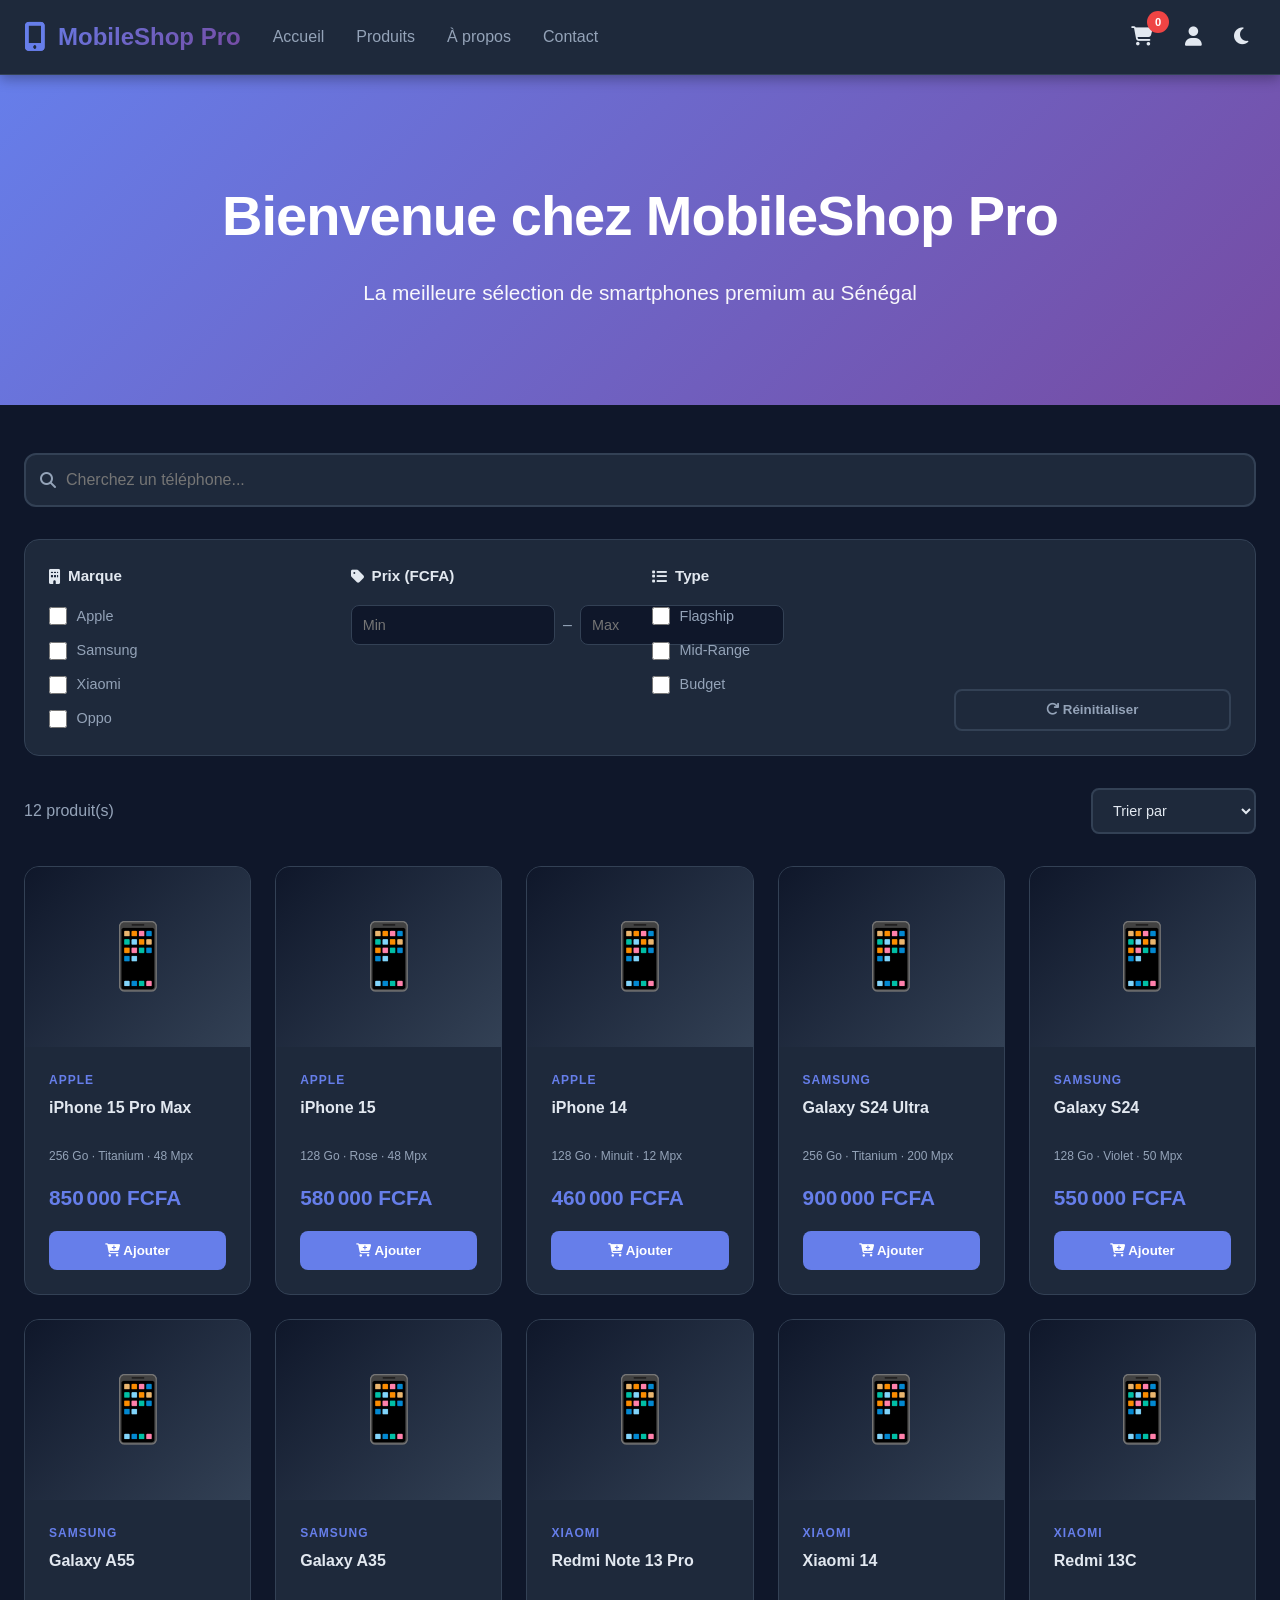
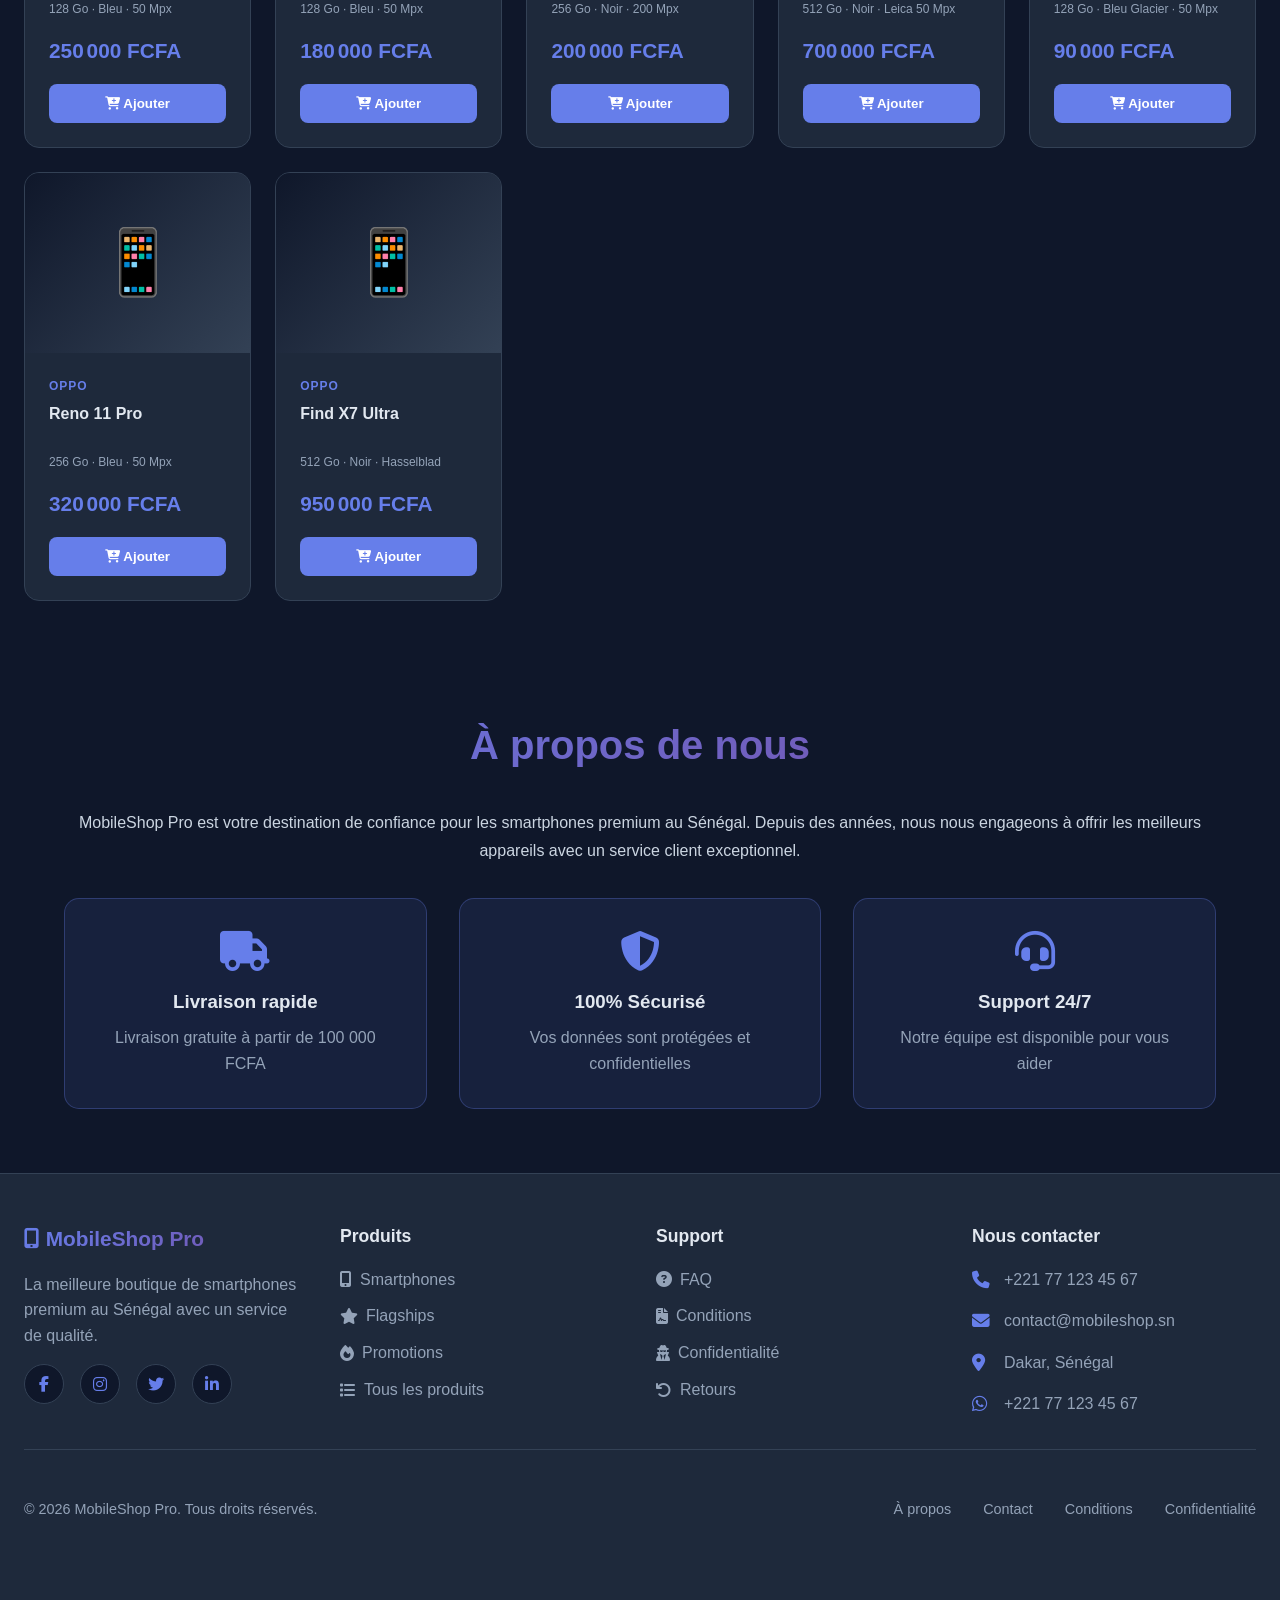
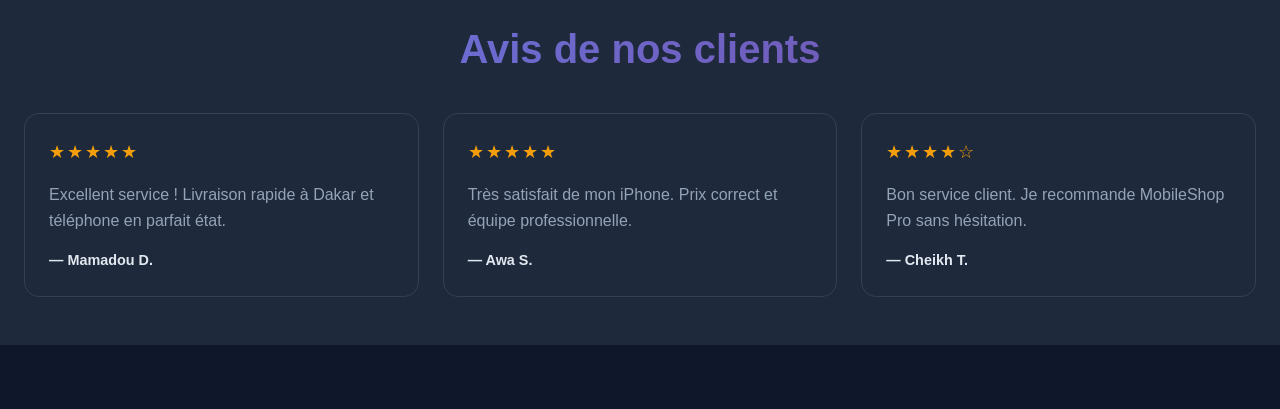
==== commit 9e3b19f8: "Update print statement from 'Hello' to 'Goodbye'" ====
--- a/index.html
+++ b/index.html
@@ -4,56 +4,937 @@
   <meta charset="UTF-8">
   <meta name="viewport" content="width=device-width, initial-scale=1.0">
   <title>MobileShop Pro - Boutique Premium</title>
-
-  <!-- SEO -->
   <meta name="description" content="Achetez les meilleurs smartphones au Sénégal avec MobileShop Pro. Livraison rapide et paiement sécurisé.">
-
-  <!-- Icons -->
   <link rel="stylesheet" href="https://cdnjs.cloudflare.com/ajax/libs/font-awesome/6.4.0/css/all.min.css">
-
-  <!-- THEME (un seul fichier) -->
-  <link rel="stylesheet" href="styles.css" id="themeStylesheet">
-  <button class="btn-header" onclick="openCartModal()" aria-label="Ouvrir le panier"></button>
-  <button class="btn-header" onclick="toggleTheme()" title="Changer thème">
-  <i class="fas fa-moon"></i>
-</button>
-<button class="btn-header" onclick="openCartModal()" aria-label="Ouvrir le panier"></button>
+  
+  <style>
+    * { margin: 0; padding: 0; box-sizing: border-box; }
+
+    :root {
+      --primary: #667eea;
+      --primary-dark: #5a67d8;
+      --secondary: #f59e0b;
+      --danger: #ef4444;
+      --success: #10b981;
+      --dark: #0f172a;
+      --dark2: #1e293b;
+      --dark3: #334155;
+      --light: #e2e8f0;
+      --light2: #cbd5e1;
+      --light3: #94a3b8;
+      --gradient-primary: linear-gradient(135deg, #667eea 0%, #764ba2 100%);
+    }
+
+    body {
+      font-family: 'Segoe UI', Tahoma, Geneva, Verdana, sans-serif;
+      background: var(--dark);
+      color: var(--light);
+      line-height: 1.6;
+      transition: background 0.3s ease, color 0.3s ease;
+    }
+
+    body.light-theme {
+      --dark: #f8fafc;
+      --dark2: #ffffff;
+      --dark3: #e2e8f0;
+      --light: #1e293b;
+      --light2: #334155;
+      --light3: #64748b;
+    }
+
+    /* NAVBAR */
+    nav {
+      background: var(--dark2);
+      border-bottom: 1px solid var(--dark3);
+      padding: 1rem 0;
+      position: sticky;
+      top: 0;
+      z-index: 1000;
+      box-shadow: 0 4px 12px rgba(0,0,0,0.3);
+    }
+
+    .nav-container {
+      max-width: 1400px;
+      margin: 0 auto;
+      display: flex;
+      align-items: center;
+      justify-content: space-between;
+      padding: 0 1.5rem;
+      gap: 2rem;
+    }
+
+    .logo {
+      display: flex;
+      align-items: center;
+      gap: 0.75rem;
+      font-size: 1.5rem;
+      font-weight: 700;
+      background: var(--gradient-primary);
+      -webkit-background-clip: text;
+      -webkit-text-fill-color: transparent;
+      cursor: pointer;
+      transition: transform 0.2s;
+      text-decoration: none;
+    }
+
+    .logo:hover { transform: scale(1.05); }
+
+    .logo i {
+      font-size: 1.8rem;
+      color: var(--primary);
+      -webkit-text-fill-color: var(--primary);
+    }
+
+    .nav-links { display: flex; gap: 2rem; flex: 1; }
+
+    .nav-link {
+      color: var(--light3);
+      text-decoration: none;
+      transition: color 0.2s;
+      font-weight: 500;
+      padding: 0.5rem 0;
+    }
+
+    .nav-link:hover { color: var(--primary); }
+
+    .nav-actions { display: flex; align-items: center; gap: 1rem; }
+
+    .btn-header {
+      background: transparent;
+      border: none;
+      color: var(--light);
+      cursor: pointer;
+      font-size: 1.2rem;
+      position: relative;
+      transition: all 0.2s;
+      padding: 0.5rem;
+      display: flex;
+      align-items: center;
+    }
+
+    .btn-header:hover { color: var(--primary); transform: scale(1.1); }
+
+    .count-badge {
+      position: absolute;
+      top: -8px;
+      right: -8px;
+      background: var(--danger);
+      color: white;
+      border-radius: 50%;
+      width: 22px;
+      height: 22px;
+      display: flex;
+      align-items: center;
+      justify-content: center;
+      font-size: 0.7rem;
+      font-weight: bold;
+    }
+
+    .menu-toggle {
+      display: none;
+      background: transparent;
+      border: none;
+      color: var(--light);
+      font-size: 1.5rem;
+      cursor: pointer;
+    }
+
+    /* MOBILE NAV */
+    .mobile-nav {
+      display: none;
+      background: var(--dark2);
+      border-bottom: 1px solid var(--dark3);
+      padding: 1rem 1.5rem;
+      flex-direction: column;
+      gap: 0.75rem;
+    }
+
+    .mobile-nav.open { display: flex; }
+
+    /* HERO */
+    .hero {
+      background: var(--gradient-primary);
+      color: white;
+      padding: 6rem 2rem;
+      text-align: center;
+      margin-bottom: 3rem;
+    }
+
+    .hero h1 {
+      font-size: clamp(2rem, 6vw, 3.5rem);
+      margin-bottom: 1rem;
+      font-weight: 800;
+      letter-spacing: -1px;
+    }
+
+    .hero p { font-size: 1.3rem; opacity: 0.95; }
+
+    /* SEARCH & FILTERS */
+    .search-section {
+      max-width: 1400px;
+      margin: 2rem auto;
+      padding: 0 1.5rem;
+    }
+
+    .search-bar { position: relative; margin-bottom: 2rem; }
+
+    .search-icon {
+      position: absolute;
+      left: 1rem;
+      top: 50%;
+      transform: translateY(-50%);
+      color: var(--light3);
+      pointer-events: none;
+    }
+
+    .search-input {
+      width: 100%;
+      padding: 1rem 1rem 1rem 2.5rem;
+      border: 2px solid var(--dark3);
+      border-radius: 12px;
+      background: var(--dark2);
+      color: var(--light);
+      font-size: 1rem;
+      transition: all 0.2s;
+    }
+
+    .search-input:focus {
+      outline: none;
+      border-color: var(--primary);
+      box-shadow: 0 0 15px rgba(102, 126, 234, 0.3);
+    }
+
+    .filters-container {
+      display: grid;
+      grid-template-columns: repeat(auto-fit, minmax(180px, 1fr));
+      gap: 1.5rem;
+      margin-bottom: 2rem;
+      padding: 1.5rem;
+      background: var(--dark2);
+      border-radius: 15px;
+      border: 1px solid var(--dark3);
+    }
+
+    .filter-group { display: flex; flex-direction: column; gap: 1rem; }
+
+    .filter-title {
+      font-weight: 600;
+      color: var(--light);
+      display: flex;
+      align-items: center;
+      gap: 0.5rem;
+      font-size: 0.95rem;
+    }
+
+    .filter-options { display: flex; flex-direction: column; gap: 0.7rem; }
+
+    .filter-option { display: flex; align-items: center; gap: 0.6rem; }
+
+    .filter-option input[type="checkbox"] {
+      cursor: pointer;
+      width: 18px;
+      height: 18px;
+      accent-color: var(--primary);
+    }
+
+    .filter-option label {
+      cursor: pointer;
+      color: var(--light3);
+      transition: color 0.2s;
+      font-size: 0.9rem;
+    }
+
+    .filter-option label:hover { color: var(--light); }
+
+    .price-inputs { display: flex; align-items: center; gap: 0.5rem; }
+
+    .price-inputs input {
+      flex: 1;
+      padding: 0.7rem;
+      border: 1px solid var(--dark3);
+      border-radius: 8px;
+      background: var(--dark);
+      color: var(--light);
+      font-size: 0.9rem;
+    }
+
+    .price-inputs span { color: var(--light3); }
+
+    .reset-btn {
+      background: transparent;
+      border: 2px solid var(--dark3);
+      color: var(--light3);
+      padding: 0.7rem 1rem;
+      border-radius: 8px;
+      cursor: pointer;
+      transition: all 0.2s;
+      width: 100%;
+      font-weight: 600;
+    }
+
+    .reset-btn:hover {
+      background: var(--primary);
+      border-color: var(--primary);
+      color: white;
+    }
+
+    /* PRODUCTS */
+    .products-section {
+      max-width: 1400px;
+      margin: 2rem auto;
+      padding: 0 1.5rem 3rem;
+    }
+
+    .products-header {
+      display: flex;
+      justify-content: space-between;
+      align-items: center;
+      margin-bottom: 2rem;
+      flex-wrap: wrap;
+      gap: 1rem;
+    }
+
+    .results-count { color: var(--light3); font-weight: 500; }
+
+    .sort-select {
+      padding: 0.75rem 1rem;
+      border: 2px solid var(--dark3);
+      border-radius: 8px;
+      background: var(--dark2);
+      color: var(--light);
+      cursor: pointer;
+      font-size: 0.9rem;
+      transition: all 0.2s;
+    }
+
+    .sort-select:hover, .sort-select:focus { border-color: var(--primary); outline: none; }
+
+    .products-grid {
+      display: grid;
+      grid-template-columns: repeat(auto-fill, minmax(200px, 1fr));
+      gap: 1.5rem;
+    }
+
+    .product-card {
+      background: var(--dark2);
+      border: 1px solid var(--dark3);
+      border-radius: 15px;
+      overflow: hidden;
+      transition: all 0.3s;
+      display: flex;
+      flex-direction: column;
+      height: 100%;
+    }
+
+    .product-card:hover {
+      transform: translateY(-8px);
+      border-color: var(--primary);
+      box-shadow: 0 15px 40px rgba(102, 126, 234, 0.2);
+    }
+
+    .product-image {
+      width: 100%;
+      height: 180px;
+      background: linear-gradient(135deg, var(--dark) 0%, var(--dark3) 100%);
+      display: flex;
+      align-items: center;
+      justify-content: center;
+      font-size: 4rem;
+      color: var(--primary);
+    }
+
+    .product-body {
+      padding: 1.5rem;
+      flex-grow: 1;
+      display: flex;
+      flex-direction: column;
+    }
+
+    .product-brand {
+      font-size: 0.75rem;
+      color: var(--primary);
+      font-weight: 700;
+      text-transform: uppercase;
+      letter-spacing: 1px;
+      margin-bottom: 0.5rem;
+    }
+
+    .product-name {
+      font-size: 1rem;
+      font-weight: 600;
+      color: var(--light);
+      margin-bottom: 0.5rem;
+      line-height: 1.3;
+      min-height: 2.6rem;
+    }
+
+    .product-specs {
+      font-size: 0.75rem;
+      color: var(--light3);
+      margin-bottom: 1rem;
+      line-height: 1.5;
+      flex-grow: 1;
+    }
+
+    .product-price {
+      font-size: 1.3rem;
+      font-weight: 700;
+      color: var(--primary);
+      margin-bottom: 1rem;
+    }
+
+    .add-to-cart-btn {
+      background: var(--primary);
+      color: white;
+      border: none;
+      padding: 0.75rem 1rem;
+      border-radius: 8px;
+      cursor: pointer;
+      font-weight: 600;
+      transition: all 0.2s;
+      width: 100%;
+    }
+
+    .add-to-cart-btn:hover { background: var(--primary-dark); transform: scale(1.02); }
+    .add-to-cart-btn:active { transform: scale(0.98); }
+
+    /* ABOUT */
+    .about-section {
+      max-width: 1200px;
+      margin: 4rem auto;
+      padding: 0 1.5rem;
+    }
+
+    .section-title {
+      font-size: 2.5rem;
+      font-weight: 700;
+      color: var(--light);
+      margin-bottom: 2rem;
+      text-align: center;
+      background: var(--gradient-primary);
+      -webkit-background-clip: text;
+      -webkit-text-fill-color: transparent;
+    }
+
+    .about-grid {
+      display: grid;
+      grid-template-columns: repeat(auto-fit, minmax(250px, 1fr));
+      gap: 2rem;
+    }
+
+    .about-card {
+      background: rgba(102, 126, 234, 0.1);
+      padding: 2rem;
+      border-radius: 15px;
+      text-align: center;
+      border: 1px solid rgba(102, 126, 234, 0.3);
+      transition: all 0.3s;
+    }
+
+    .about-card:hover {
+      border-color: var(--primary);
+      background: rgba(102, 126, 234, 0.15);
+      transform: translateY(-5px);
+    }
+
+    .about-card i { font-size: 2.5rem; color: var(--primary); margin-bottom: 1rem; }
+    .about-card h3 { color: var(--light); margin-bottom: 0.5rem; }
+    .about-card p { color: var(--light3); }
+
+    /* REVIEWS */
+    .reviews-section {
+      max-width: 1400px;
+      margin: 4rem auto;
+      padding: 0 1.5rem 3rem;
+    }
+
+    .reviews-container {
+      display: grid;
+      grid-template-columns: repeat(auto-fit, minmax(250px, 1fr));
+      gap: 1.5rem;
+    }
+
+    .review-card {
+      background: var(--dark2);
+      border: 1px solid var(--dark3);
+      padding: 1.5rem;
+      border-radius: 15px;
+      transition: all 0.3s;
+    }
+
+    .review-card:hover {
+      transform: translateY(-5px);
+      border-color: var(--primary);
+      box-shadow: 0 10px 30px rgba(102, 126, 234, 0.2);
+    }
+
+    .review-stars { color: var(--secondary); font-size: 1.1rem; margin-bottom: 1rem; letter-spacing: 2px; }
+    .review-text { color: var(--light3); margin-bottom: 1rem; line-height: 1.6; }
+    .review-user { color: var(--light); font-weight: 600; font-size: 0.9rem; }
+
+    /* FOOTER */
+    footer {
+      background: var(--dark2);
+      border-top: 1px solid var(--dark3);
+      margin-top: 4rem;
+      padding: 3rem 0 0;
+    }
+
+    .footer-container { max-width: 1400px; margin: 0 auto; padding: 0 1.5rem; }
+
+    .footer-content {
+      display: grid;
+      grid-template-columns: repeat(auto-fit, minmax(250px, 1fr));
+      gap: 2rem;
+      margin-bottom: 2rem;
+    }
+
+    .footer-section h3 { color: var(--light); margin-bottom: 1rem; font-size: 1.1rem; }
+
+    .footer-logo {
+      font-size: 1.3rem;
+      font-weight: 700;
+      background: var(--gradient-primary);
+      -webkit-background-clip: text;
+      -webkit-text-fill-color: transparent;
+      margin-bottom: 1rem;
+    }
+
+    .footer-desc { color: var(--light3); margin-bottom: 1rem; line-height: 1.6; }
+
+    .social-links { display: flex; gap: 1rem; }
+
+    .social-link {
+      width: 40px;
+      height: 40px;
+      background: var(--dark);
+      border: 1px solid var(--dark3);
+      border-radius: 50%;
+      display: flex;
+      align-items: center;
+      justify-content: center;
+      color: var(--primary);
+      transition: all 0.2s;
+      text-decoration: none;
+    }
+
+    .social-link:hover {
+      background: var(--primary);
+      color: white;
+      border-color: var(--primary);
+      transform: scale(1.1);
+    }
+
+    .footer-section ul { list-style: none; }
+    .footer-section ul li { margin-bottom: 0.7rem; }
+
+    .footer-section ul li a {
+      color: var(--light3);
+      text-decoration: none;
+      transition: color 0.2s;
+      display: flex;
+      align-items: center;
+      gap: 0.5rem;
+    }
+
+    .footer-section ul li a:hover { color: var(--primary); }
+
+    .footer-contact { display: flex; flex-direction: column; gap: 1rem; }
+
+    .contact-item { display: flex; align-items: center; gap: 0.75rem; color: var(--light3); }
+    .contact-item i { color: var(--primary); font-size: 1.1rem; min-width: 20px; }
+
+    .footer-divider { height: 1px; background: var(--dark3); margin: 2rem 0; }
+
+    .footer-bottom {
+      display: flex;
+      justify-content: space-between;
+      align-items: center;
+      flex-wrap: wrap;
+      gap: 1rem;
+      padding: 1rem 0 2rem;
+    }
+
+    .copyright { color: var(--light3); font-size: 0.9rem; }
+
+    .footer-links { display: flex; gap: 2rem; flex-wrap: wrap; }
+
+    .footer-link {
+      color: var(--light3);
+      text-decoration: none;
+      transition: color 0.2s;
+      font-size: 0.9rem;
+    }
+
+    .footer-link:hover { color: var(--primary); }
+
+    /* MODALS */
+    .overlay {
+      display: none;
+      position: fixed;
+      inset: 0;
+      background: rgba(0, 0, 0, 0.7);
+      z-index: 999;
+      animation: fadeIn 0.2s ease;
+    }
+
+    .overlay.active { display: block; }
+
+    .modal {
+      display: none;
+      position: fixed;
+      top: 50%;
+      left: 50%;
+      transform: translate(-50%, -50%);
+      width: 90%;
+      max-width: 500px;
+      max-height: 85vh;
+      background: var(--dark2);
+      border: 1px solid var(--dark3);
+      border-radius: 20px;
+      z-index: 1000;
+      overflow-y: auto;
+      box-shadow: 0 20px 60px rgba(0, 0, 0, 0.5);
+      animation: slideIn 0.3s ease;
+    }
+
+    .modal.active { display: flex; flex-direction: column; }
+
+    @keyframes fadeIn { from { opacity: 0; } to { opacity: 1; } }
+
+    @keyframes slideIn {
+      from { transform: translate(-50%, -48%); opacity: 0; }
+      to { transform: translate(-50%, -50%); opacity: 1; }
+    }
+
+    .modal-header {
+      display: flex;
+      justify-content: space-between;
+      align-items: center;
+      padding: 1.5rem;
+      border-bottom: 1px solid var(--dark3);
+      flex-shrink: 0;
+    }
+
+    .modal-title { font-size: 1.3rem; font-weight: 700; color: var(--light); }
+
+    .close-btn {
+      background: transparent;
+      border: none;
+      color: var(--light3);
+      font-size: 1.5rem;
+      cursor: pointer;
+      transition: color 0.2s;
+      width: 40px;
+      height: 40px;
+      display: flex;
+      align-items: center;
+      justify-content: center;
+    }
+
+    .close-btn:hover { color: var(--light); }
+
+    .modal-content { flex: 1; padding: 1.5rem; overflow-y: auto; }
+    .modal-footer { padding: 1.5rem; border-top: 1px solid var(--dark3); flex-shrink: 0; }
+
+    .form-group { margin-bottom: 1.5rem; }
+
+    .form-label {
+      display: block;
+      margin-bottom: 0.5rem;
+      color: var(--light3);
+      font-weight: 500;
+      font-size: 0.9rem;
+    }
+
+    .form-input {
+      width: 100%;
+      padding: 0.75rem;
+      border: 1px solid var(--dark3);
+      border-radius: 8px;
+      background: var(--dark);
+      color: var(--light);
+      font-size: 0.95rem;
+      transition: border-color 0.2s;
+    }
+
+    .form-input:focus {
+      outline: none;
+      border-color: var(--primary);
+      box-shadow: 0 0 10px rgba(102, 126, 234, 0.2);
+    }
+
+    .cart-summary {
+      background: var(--dark);
+      padding: 1rem;
+      border-radius: 10px;
+      margin-bottom: 1.5rem;
+    }
+
+    .summary-row {
+      display: flex;
+      justify-content: space-between;
+      padding: 0.5rem 0;
+      color: var(--light3);
+      font-size: 0.95rem;
+    }
+
+    .summary-total {
+      border-top: 1px solid var(--dark3);
+      padding-top: 1rem;
+      margin-top: 1rem;
+      font-weight: 700;
+      color: var(--light);
+      font-size: 1.1rem;
+    }
+
+    .btn {
+      padding: 0.75rem 1.5rem;
+      border: none;
+      border-radius: 8px;
+      cursor: pointer;
+      font-weight: 600;
+      transition: all 0.2s;
+      width: 100%;
+      display: flex;
+      align-items: center;
+      justify-content: center;
+      gap: 0.5rem;
+      font-size: 0.95rem;
+    }
+
+    .btn-primary { background: var(--primary); color: white; }
+    .btn-primary:hover { background: var(--primary-dark); transform: translateY(-2px); }
+
+    .btn-secondary { background: var(--secondary); color: white; }
+    .btn-secondary:hover { background: #d97706; transform: translateY(-2px); }
+
+    /* CART ITEMS */
+    .cart-item {
+      background: var(--dark);
+      padding: 1rem;
+      border-radius: 10px;
+      margin-bottom: 1rem;
+      display: flex;
+      justify-content: space-between;
+      align-items: center;
+      gap: 1rem;
+      flex-wrap: wrap;
+    }
+
+    .cart-item-info { flex: 1; min-width: 120px; }
+    .cart-item-name { font-weight: 600; color: var(--light); margin-bottom: 0.25rem; }
+    .cart-item-price { color: var(--primary); font-weight: 600; font-size: 0.95rem; }
+
+    .cart-item-qty {
+      display: flex;
+      align-items: center;
+      gap: 0.5rem;
+      background: var(--dark2);
+      border-radius: 8px;
+      padding: 0.5rem;
+    }
+
+    .qty-btn {
+      background: transparent;
+      border: none;
+      color: var(--primary);
+      width: 28px;
+      height: 28px;
+      cursor: pointer;
+      display: flex;
+      align-items: center;
+      justify-content: center;
+      font-weight: bold;
+      transition: all 0.2s;
+      font-size: 1rem;
+    }
+
+    .qty-btn:hover { color: white; background: var(--primary); border-radius: 5px; }
+
+    .remove-btn {
+      background: rgba(239, 68, 68, 0.2);
+      border: 1px solid rgba(239, 68, 68, 0.5);
+      color: var(--danger);
+      padding: 0.5rem 1rem;
+      border-radius: 8px;
+      cursor: pointer;
+      font-size: 0.85rem;
+      transition: all 0.2s;
+      font-weight: 600;
+    }
+
+    .remove-btn:hover { background: var(--danger); color: white; border-color: var(--danger); }
+
+    /* TABS */
+    .tabs {
+      display: flex;
+      gap: 0;
+      margin-bottom: 2rem;
+      border-bottom: 1px solid var(--dark3);
+    }
+
+    .tab-btn {
+      background: transparent;
+      border: none;
+      color: var(--light3);
+      padding: 1rem 1.5rem;
+      cursor: pointer;
+      font-weight: 600;
+      transition: all 0.2s;
+      border-bottom: 2px solid transparent;
+    }
+
+    .tab-btn.active { color: var(--primary); border-bottom-color: var(--primary); }
+    .tab-btn:hover { color: var(--light); }
+
+    .tab-content { display: none; }
+    .tab-content.active { display: block; }
+
+    .profile-info-box {
+      background: var(--dark);
+      padding: 1.5rem;
+      border-radius: 10px;
+      margin-bottom: 1.5rem;
+    }
+
+    .profile-name { font-size: 1.3rem; font-weight: 700; color: var(--light); margin-bottom: 0.5rem; }
+    .profile-email { color: var(--light3); }
+
+    .stats {
+      display: grid;
+      grid-template-columns: repeat(auto-fit, minmax(150px, 1fr));
+      gap: 1rem;
+      margin-top: 1.5rem;
+    }
+
+    .stat-box { background: var(--dark); padding: 1rem; border-radius: 10px; text-align: center; }
+    .stat-value { font-size: 1.8rem; font-weight: 700; color: var(--primary); margin-bottom: 0.5rem; }
+    .stat-label { color: var(--light3); font-size: 0.9rem; }
+
+    .error-msg {
+      background: rgba(239, 68, 68, 0.1);
+      border: 1px solid rgba(239, 68, 68, 0.3);
+      color: #fca5a5;
+      padding: 0.75rem 1rem;
+      border-radius: 8px;
+      margin-bottom: 1rem;
+      display: none;
+    }
+
+    .error-msg.active { display: block; }
+
+    /* TOAST */
+    .toast {
+      position: fixed;
+      bottom: 2rem;
+      right: 2rem;
+      background: var(--success);
+      color: white;
+      padding: 1rem 1.5rem;
+      border-radius: 10px;
+      font-weight: 600;
+      z-index: 9999;
+      transform: translateY(100px);
+      opacity: 0;
+      transition: all 0.3s ease;
+      display: flex;
+      align-items: center;
+      gap: 0.75rem;
+      box-shadow: 0 8px 24px rgba(0,0,0,0.3);
+    }
+
+    .toast.show { transform: translateY(0); opacity: 1; }
+
+    /* EMPTY STATE */
+    .empty-state {
+      text-align: center;
+      padding: 3rem;
+      color: var(--light3);
+    }
+
+    .empty-state i { font-size: 3rem; opacity: 0.4; display: block; margin-bottom: 1rem; }
+
+    /* ORDER ITEM */
+    .order-item {
+      background: var(--dark);
+      padding: 1rem;
+      border-radius: 10px;
+      margin-bottom: 1rem;
+      border-left: 3px solid var(--primary);
+    }
+
+    .order-item-header {
+      display: flex;
+      justify-content: space-between;
+      margin-bottom: 0.5rem;
+      font-weight: 600;
+      color: var(--light);
+    }
+
+    .order-item-detail { color: var(--light3); font-size: 0.9rem; }
+
+    /* RESPONSIVE */
+    @media (max-width: 768px) {
+      .nav-links { display: none; }
+      .menu-toggle { display: block; }
+      .hero h1 { font-size: 1.8rem; }
+      .hero p { font-size: 1rem; }
+      .products-grid { grid-template-columns: repeat(auto-fill, minmax(150px, 1fr)); gap: 1rem; }
+      .filters-container { grid-template-columns: repeat(2, 1fr); }
+      .modal { width: 95%; max-width: none; }
+      .products-header { flex-direction: column; align-items: flex-start; }
+      .sort-select { width: 100%; }
+      .footer-bottom { flex-direction: column; align-items: flex-start; }
+      .section-title { font-size: 1.8rem; }
+      .nav-container { padding: 0 1rem; gap: 1rem; }
+    }
+  </style>
 </head>
 
 <body>
   <!-- NAVBAR -->
   <nav>
     <div class="nav-container">
-      <div class="logo" onclick="scrollToHome()">
+      <a class="logo" href="#home" onclick="scrollToHome()">
         <i class="fas fa-mobile-alt"></i>
         <span>MobileShop Pro</span>
-      </div>
+      </a>
 
       <div class="nav-links">
-        <a href="#" class="nav-link" onclick="scrollToHome(); return false;">Accueil</a>
+        <a href="#home" class="nav-link" onclick="scrollToHome()">Accueil</a>
         <a href="#products" class="nav-link">Produits</a>
         <a href="#about" class="nav-link">À propos</a>
         <a href="#contact" class="nav-link">Contact</a>
       </div>
 
       <div class="nav-actions">
-        <button class="btn-header" onclick="openCartModal()">
+        <button class="btn-header" onclick="openCartModal()" title="Panier">
           <i class="fas fa-shopping-cart"></i>
           <span class="count-badge" id="cartCount">0</span>
         </button>
-        <button class="btn-header" onclick="openProfileModal()">
+        <button class="btn-header" onclick="openProfileModal()" title="Profil">
           <i class="fas fa-user"></i>
-          <span id="userDisplay">Connexion</span>
+        </button>
+        <button class="btn-header" id="themeBtn" onclick="toggleTheme()" title="Thème">
+          <i class="fas fa-moon"></i>
         </button>
         <button class="menu-toggle" onclick="toggleMobileMenu()">
           <i class="fas fa-bars"></i>
         </button>
       </div>
     </div>
+    <!-- MOBILE NAV -->
+    <div class="mobile-nav" id="mobileNav">
+      <a href="#home" class="nav-link" onclick="closeMobileMenu()">Accueil</a>
+      <a href="#products" class="nav-link" onclick="closeMobileMenu()">Produits</a>
+      <a href="#about" class="nav-link" onclick="closeMobileMenu()">À propos</a>
+      <a href="#contact" class="nav-link" onclick="closeMobileMenu()">Contact</a>
+    </div>
   </nav>
 
   <!-- MAIN -->
-  <main class="main-content">
+  <main>
     <!-- HERO -->
     <section class="hero" id="home">
       <h1>Bienvenue chez MobileShop Pro</h1>
@@ -64,7 +945,7 @@
     <section class="search-section" id="products">
       <div class="search-bar">
         <i class="fas fa-search search-icon"></i>
-        <input type="text" class="search-input" id="searchInput" placeholder="Cherchez un téléphone..." onkeyup="filterProducts()">
+        <input type="text" class="search-input" id="searchInput" placeholder="Cherchez un téléphone..." oninput="filterProducts()">
       </div>
 
       <div class="filters-container">
@@ -91,11 +972,11 @@
         </div>
 
         <div class="filter-group">
-          <div class="filter-title"><i class="fas fa-tag"></i> Prix</div>
+          <div class="filter-title"><i class="fas fa-tag"></i> Prix (FCFA)</div>
           <div class="price-inputs">
-            <input type="number" id="priceMin" placeholder="Min" onchange="filterProducts()">
-            <span style="color: #94a3b8;">-</span>
-            <input type="number" id="priceMax" placeholder="Max" onchange="filterProducts()">
+            <input type="number" id="priceMin" placeholder="Min" oninput="filterProducts()">
+            <span>–</span>
+            <input type="number" id="priceMax" placeholder="Max" oninput="filterProducts()">
           </div>
         </div>
 
@@ -117,7 +998,7 @@
           </div>
         </div>
 
-        <div class="filter-group">
+        <div class="filter-group" style="justify-content: flex-end;">
           <button class="reset-btn" onclick="resetFilters()">
             <i class="fas fa-redo"></i> Réinitialiser
           </button>
@@ -125,45 +1006,42 @@
       </div>
     </section>
 
-    <!-- PRODUCTS -->
+    <!-- PRODUCTS GRID -->
     <section class="products-section">
       <div class="products-header">
-        <div class="results-count">
-          <span id="resultsCount">12</span> produit(s)
-        </div>
+        <div class="results-count"><span id="resultsCount">0</span> produit(s)</div>
         <select class="sort-select" id="sortSelect" onchange="sortProducts()">
           <option value="">Trier par</option>
           <option value="price-asc">Prix: Croissant</option>
           <option value="price-desc">Prix: Décroissant</option>
-          <option value="name-asc">Nom: A-Z</option>
-          <option value="name-desc">Nom: Z-A</option>
+          <option value="name-asc">Nom: A–Z</option>
+          <option value="name-desc">Nom: Z–A</option>
         </select>
       </div>
-
       <div class="products-grid" id="productsGrid"></div>
     </section>
 
-    <!-- ABOUT SECTION -->
-    <section id="about" style="max-width: 1200px; margin: 4rem auto; padding: 0 2rem;">
-      <h2 style="font-size: 2rem; margin-bottom: 1rem; background: var(--gradient-primary); -webkit-background-clip: text; -webkit-text-fill-color: transparent;">À propos de nous</h2>
-      <p style="color: #cbd5e1; line-height: 1.8; margin-bottom: 1.5rem;">
+    <!-- ABOUT -->
+    <section id="about" class="about-section">
+      <h2 class="section-title">À propos de nous</h2>
+      <p style="color: var(--light2); line-height: 1.8; margin-bottom: 2rem; text-align: center;">
         MobileShop Pro est votre destination de confiance pour les smartphones premium au Sénégal. Depuis des années, nous nous engageons à offrir les meilleurs appareils avec un service client exceptionnel.
       </p>
-      <div style="display: grid; grid-template-columns: repeat(auto-fit, minmax(200px, 1fr)); gap: 2rem;">
-        <div style="background: rgba(102, 126, 234, 0.1); padding: 2rem; border-radius: 15px; text-align: center;">
-          <i class="fas fa-truck" style="font-size: 2.5rem; color: var(--primary); margin-bottom: 1rem;"></i>
+      <div class="about-grid">
+        <div class="about-card">
+          <i class="fas fa-truck"></i>
           <h3>Livraison rapide</h3>
-          <p style="color: #94a3b8; margin-top: 0.5rem;">Livraison gratuite à partir de 100,000 FCFA</p>
-        </div>
-        <div style="background: rgba(102, 126, 234, 0.1); padding: 2rem; border-radius: 15px; text-align: center;">
-          <i class="fas fa-shield-alt" style="font-size: 2.5rem; color: var(--primary); margin-bottom: 1rem;"></i>
+          <p>Livraison gratuite à partir de 100 000 FCFA</p>
+        </div>
+        <div class="about-card">
+          <i class="fas fa-shield-alt"></i>
           <h3>100% Sécurisé</h3>
-          <p style="color: #94a3b8; margin-top: 0.5rem;">Vos données sont protégées et confidentielles</p>
-        </div>
-        <div style="background: rgba(102, 126, 234, 0.1); padding: 2rem; border-radius: 15px; text-align: center;">
-          <i class="fas fa-headset" style="font-size: 2.5rem; color: var(--primary); margin-bottom: 1rem;"></i>
+          <p>Vos données sont protégées et confidentielles</p>
+        </div>
+        <div class="about-card">
+          <i class="fas fa-headset"></i>
           <h3>Support 24/7</h3>
-          <p style="color: #94a3b8; margin-top: 0.5rem;">Notre équipe est là pour vous aider</p>
+          <p>Notre équipe est disponible pour vous aider</p>
         </div>
       </div>
     </section>
@@ -174,10 +1052,8 @@
     <div class="footer-container">
       <div class="footer-content">
         <div class="footer-section">
-          <div class="footer-logo">
-            <i class="fas fa-mobile-alt"></i> MobileShop Pro
-          </div>
-          <p class="footer-desc">La meilleure boutique de smartphones premium au Sénégal avec un service client exceptionnel.</p>
+          <div class="footer-logo"><i class="fas fa-mobile-alt"></i> MobileShop Pro</div>
+          <p class="footer-desc">La meilleure boutique de smartphones premium au Sénégal avec un service de qualité.</p>
           <div class="social-links">
             <a href="#" class="social-link" title="Facebook"><i class="fab fa-facebook-f"></i></a>
             <a href="#" class="social-link" title="Instagram"><i class="fab fa-instagram"></i></a>
@@ -185,7 +1061,6 @@
             <a href="#" class="social-link" title="LinkedIn"><i class="fab fa-linkedin-in"></i></a>
           </div>
         </div>
-
         <div class="footer-section">
           <h3>Produits</h3>
           <ul>
@@ -195,7 +1070,6 @@
             <li><a href="#products"><i class="fas fa-list"></i> Tous les produits</a></li>
           </ul>
         </div>
-
         <div class="footer-section">
           <h3>Support</h3>
           <ul>
@@ -205,26 +1079,13 @@
             <li><a href="#"><i class="fas fa-undo"></i> Retours</a></li>
           </ul>
         </div>
-
         <div class="footer-section">
           <h3>Nous contacter</h3>
           <div class="footer-contact">
-            <div class="contact-item">
-              <i class="fas fa-phone"></i>
-              <span>+221 77 123 45 67</span>
-            </div>
-            <div class="contact-item">
-              <i class="fas fa-envelope"></i>
-              <span>contact@mobileshop.sn</span>
-            </div>
-            <div class="contact-item">
-              <i class="fas fa-map-marker-alt"></i>
-              <span>Dakar, Sénégal</span>
-            </div>
-            <div class="contact-item">
-              <i class="fab fa-whatsapp"></i>
-              <span>WhatsApp: +221 77 123 45 67</span>
-            </div>
+            <div class="contact-item"><i class="fas fa-phone"></i><span>+221 77 123 45 67</span></div>
+            <div class="contact-item"><i class="fas fa-envelope"></i><span>contact@mobileshop.sn</span></div>
+            <div class="contact-item"><i class="fas fa-map-marker-alt"></i><span>Dakar, Sénégal</span></div>
+            <div class="contact-item"><i class="fab fa-whatsapp"></i><span>+221 77 123 45 67</span></div>
           </div>
         </div>
       </div>
@@ -234,44 +1095,35 @@
       <div class="footer-bottom">
         <p class="copyright">&copy; 2026 MobileShop Pro. Tous droits réservés.</p>
         <div class="footer-links">
-          <a href="#" class="footer-link">À propos</a>
-          <a href="#" class="footer-link">Contact</a>
+          <a href="#about" class="footer-link">À propos</a>
+          <a href="#contact" class="footer-link">Contact</a>
           <a href="#" class="footer-link">Conditions</a>
           <a href="#" class="footer-link">Confidentialité</a>
         </div>
       </div>
     </div>
+
+    <!-- REVIEWS -->
     <section class="reviews-section">
-  <h2 class="section-title">Avis de nos clients</h2>
-
-  <div class="reviews-container">
-
-    <div class="review-card">
-      <div class="review-stars">★★★★★</div>
-      <p class="review-text">
-        Excellent service ! Livraison rapide à Dakar et téléphone en parfait état.
-      </p>
-      <div class="review-user">— Mamadou D.</div>
-    </div>
-
-    <div class="review-card">
-      <div class="review-stars">★★★★★</div>
-      <p class="review-text">
-        Très satisfait de mon iPhone. Prix correct et équipe professionnelle.
-      </p>
-      <div class="review-user">— Awa S.</div>
-    </div>
-
-    <div class="review-card">
-      <div class="review-stars">★★★★☆</div>
-      <p class="review-text">
-        Bon service client. Je recommande MobileShop Pro.
-      </p>
-      <div class="review-user">— Cheikh T.</div>
-    </div>
-
-  </div>
-</section>
+      <h2 class="section-title">Avis de nos clients</h2>
+      <div class="reviews-container">
+        <div class="review-card">
+          <div class="review-stars">★★★★★</div>
+          <p class="review-text">Excellent service ! Livraison rapide à Dakar et téléphone en parfait état.</p>
+          <div class="review-user">— Mamadou D.</div>
+        </div>
+        <div class="review-card">
+          <div class="review-stars">★★★★★</div>
+          <p class="review-text">Très satisfait de mon iPhone. Prix correct et équipe professionnelle.</p>
+          <div class="review-user">— Awa S.</div>
+        </div>
+        <div class="review-card">
+          <div class="review-stars">★★★★☆</div>
+          <p class="review-text">Bon service client. Je recommande MobileShop Pro sans hésitation.</p>
+          <div class="review-user">— Cheikh T.</div>
+        </div>
+      </div>
+    </section>
   </footer>
 
   <!-- OVERLAY -->
@@ -280,49 +1132,34 @@
   <!-- CART MODAL -->
   <div class="modal" id="cartModal">
     <div class="modal-header">
-      <h3 class="modal-title">Mon Panier</h3>
+      <h3 class="modal-title"><i class="fas fa-shopping-cart"></i> Mon Panier</h3>
       <button class="close-btn" onclick="closeCartModal()"><i class="fas fa-times"></i></button>
     </div>
-
     <div class="modal-content">
-      <div id="cartEmptyMsg" style="text-align: center; color: #94a3b8;">
-        <i class="fas fa-shopping-cart" style="font-size: 3rem; opacity: 0.5; display: block; margin-bottom: 1rem;"></i>
-        Panier vide
+      <div id="cartEmptyMsg" class="empty-state">
+        <i class="fas fa-shopping-cart"></i>
+        Votre panier est vide
       </div>
       <div id="cartItemsList"></div>
     </div>
-
     <div class="modal-footer">
       <div class="cart-summary">
-        <div class="summary-row">
-          <span>Sous-total:</span>
-          <span id="subtotal">0 FCFA</span>
-        </div>
-        <div class="summary-row">
-          <span>Frais de livraison:</span>
-          <span id="shipping">0 FCFA</span>
-        </div>
-        <div class="summary-row summary-total">
-          <span>Total:</span>
-          <span id="totalPrice">0 FCFA</span>
-        </div>
+        <div class="summary-row"><span>Sous-total:</span><span id="subtotal">0 FCFA</span></div>
+        <div class="summary-row"><span>Frais de livraison:</span><span id="shipping">0 FCFA</span></div>
+        <div class="summary-row summary-total"><span>Total:</span><span id="totalPrice">0 FCFA</span></div>
       </div>
-
       <div class="form-group">
         <label class="form-label">Nom complet</label>
-        <input type="text" class="form-input" id="customerName" placeholder="Votre nom">
+        <input type="text" class="form-input" id="customerName" placeholder="Votre nom complet">
       </div>
-
       <div class="form-group">
         <label class="form-label">Téléphone</label>
         <input type="tel" class="form-input" id="customerPhone" placeholder="77 123 45 67">
       </div>
-
       <div class="form-group">
-        <label class="form-label">Adresse</label>
+        <label class="form-label">Adresse de livraison</label>
         <input type="text" class="form-input" id="customerAddress" placeholder="Votre adresse">
       </div>
-
       <button class="btn btn-secondary" onclick="placeOrder()">
         <i class="fab fa-whatsapp"></i> Commander via WhatsApp
       </button>
@@ -332,59 +1169,56 @@
   <!-- PROFILE MODAL -->
   <div class="modal" id="profileModal">
     <div class="modal-header">
-      <h3 class="modal-title">Mon Profil</h3>
+      <h3 class="modal-title"><i class="fas fa-user"></i> Mon Profil</h3>
       <button class="close-btn" onclick="closeProfileModal()"><i class="fas fa-times"></i></button>
     </div>
-
     <div class="modal-content">
-      <!-- AUTH CONTENT -->
+      <!-- AUTH -->
       <div id="authContent">
         <div class="error-msg" id="authError"></div>
 
-        <!-- LOGIN FORM -->
         <form id="loginForm" onsubmit="handleLogin(event)">
-          <h3 style="margin-bottom: 1.5rem;">Connexion</h3>
+          <h3 style="margin-bottom: 1.5rem; color: var(--light);">Connexion</h3>
           <div class="form-group">
             <label class="form-label">Email</label>
-            <input type="email" class="form-input" id="loginEmail" required>
+            <input type="email" class="form-input" id="loginEmail" placeholder="email@exemple.com" required>
           </div>
           <div class="form-group">
             <label class="form-label">Mot de passe</label>
-            <input type="password" class="form-input" id="loginPassword" required>
-          </div>
-          <button type="submit" class="btn btn-primary">Connexion</button>
-          <div style="text-align: center; margin-top: 1rem; color: #cbd5e1;">
-            Pas encore de compte ? <a href="#" onclick="switchToRegister(event)" style="color: var(--primary); font-weight: 600; cursor: pointer;">S'inscrire</a>
+            <input type="password" class="form-input" id="loginPassword" placeholder="••••••••" required>
+          </div>
+          <button type="submit" class="btn btn-primary"><i class="fas fa-sign-in-alt"></i> Connexion</button>
+          <div style="text-align: center; margin-top: 1rem; color: var(--light3);">
+            Pas encore de compte ? <a href="#" onclick="switchToRegister(event)" style="color: var(--primary); font-weight: 600;">S'inscrire</a>
           </div>
         </form>
 
-        <!-- REGISTER FORM -->
         <form id="registerForm" style="display: none;" onsubmit="handleRegister(event)">
-          <h3 style="margin-bottom: 1.5rem;">Créer un compte</h3>
+          <h3 style="margin-bottom: 1.5rem; color: var(--light);">Créer un compte</h3>
           <div class="form-group">
             <label class="form-label">Nom complet</label>
-            <input type="text" class="form-input" id="registerName" required>
+            <input type="text" class="form-input" id="registerName" placeholder="Prénom et nom" required>
           </div>
           <div class="form-group">
             <label class="form-label">Email</label>
-            <input type="email" class="form-input" id="registerEmail" required>
+            <input type="email" class="form-input" id="registerEmail" placeholder="email@exemple.com" required>
           </div>
           <div class="form-group">
             <label class="form-label">Téléphone</label>
-            <input type="tel" class="form-input" id="registerPhone" required>
+            <input type="tel" class="form-input" id="registerPhone" placeholder="77 123 45 67" required>
           </div>
           <div class="form-group">
             <label class="form-label">Mot de passe</label>
-            <input type="password" class="form-input" id="registerPassword" required>
-          </div>
-          <button type="submit" class="btn btn-primary">Créer un compte</button>
-          <div style="text-align: center; margin-top: 1rem; color: #cbd5e1;">
-            Vous avez un compte ? <a href="#" onclick="switchToLogin(event)" style="color: var(--primary); font-weight: 600; cursor: pointer;">Connexion</a>
+            <input type="password" class="form-input" id="registerPassword" placeholder="Min. 6 caractères" required>
+          </div>
+          <button type="submit" class="btn btn-primary"><i class="fas fa-user-plus"></i> Créer un compte</button>
+          <div style="text-align: center; margin-top: 1rem; color: var(--light3);">
+            Vous avez un compte ? <a href="#" onclick="switchToLogin(event)" style="color: var(--primary); font-weight: 600;">Connexion</a>
           </div>
         </form>
       </div>
 
-      <!-- PROFILE CONTENT -->
+      <!-- PROFILE LOGGED IN -->
       <div id="profileContent" style="display: none;">
         <div class="tabs">
           <button class="tab-btn active" onclick="switchTab(event, 'dashboard')">Dashboard</button>
@@ -403,21 +1237,21 @@
               <div class="stat-label">Commandes</div>
             </div>
             <div class="stat-box">
-              <div class="stat-value" id="totalAmount">0 FCFA</div>
-              <div class="stat-label">Total dépensé</div>
+              <div class="stat-value" id="totalAmount">0</div>
+              <div class="stat-label">Total dépensé (FCFA)</div>
             </div>
           </div>
         </div>
 
         <div id="orders" class="tab-content">
-          <h3 style="margin-bottom: 1rem;">Historique des commandes</h3>
+          <h3 style="margin-bottom: 1rem; color: var(--light);">Historique des commandes</h3>
           <div id="ordersList">
-            <p style="color: #94a3b8; text-align: center;">Aucune commande</p>
+            <p style="color: var(--light3); text-align: center;">Aucune commande pour l'instant.</p>
           </div>
         </div>
 
         <div id="settings" class="tab-content">
-          <h3 style="margin-bottom: 1.5rem;">Paramètres du compte</h3>
+          <h3 style="margin-bottom: 1.5rem; color: var(--light);">Paramètres du compte</h3>
           <div class="form-group">
             <label class="form-label">Nom complet</label>
             <input type="text" class="form-input" id="settingsName">
@@ -430,13 +1264,473 @@
             <label class="form-label">Téléphone</label>
             <input type="tel" class="form-input" id="settingsPhone">
           </div>
-          <button class="btn btn-primary" onclick="updateProfile()">Mettre à jour</button>
-          <button class="btn btn-secondary" onclick="logout()">Déconnexion</button>
+          <button class="btn btn-primary" onclick="saveSettings()" style="margin-bottom: 1rem;">
+            <i class="fas fa-save"></i> Sauvegarder
+          </button>
+          <button class="btn" onclick="handleLogout()" style="background: rgba(239,68,68,0.2); color: var(--danger); border: 1px solid rgba(239,68,68,0.5);">
+            <i class="fas fa-sign-out-alt"></i> Déconnexion
+          </button>
         </div>
       </div>
     </div>
   </div>
 
-  <script src="script.js"></script>
+  <!-- TOAST -->
+  <div class="toast" id="toast">
+    <i class="fas fa-check-circle"></i>
+    <span id="toastMsg">Message</span>
+  </div>
+
+  <!-- ===================== JAVASCRIPT ===================== -->
+  <script>
+    // ─── DATA ───────────────────────────────────────────────────────────────────
+    const PRODUCTS = [
+      { id: 1,  brand: 'Apple',   name: 'iPhone 15 Pro Max', specs: '256 Go · Titanium · 48 Mpx',       price: 850000,  type: 'flagship', icon: '📱' },
+      { id: 2,  brand: 'Apple',   name: 'iPhone 15',          specs: '128 Go · Rose · 48 Mpx',          price: 580000,  type: 'flagship', icon: '📱' },
+      { id: 3,  brand: 'Apple',   name: 'iPhone 14',          specs: '128 Go · Minuit · 12 Mpx',        price: 460000,  type: 'flagship', icon: '📱' },
+      { id: 4,  brand: 'Samsung', name: 'Galaxy S24 Ultra',   specs: '256 Go · Titanium · 200 Mpx',     price: 900000,  type: 'flagship', icon: '📱' },
+      { id: 5,  brand: 'Samsung', name: 'Galaxy S24',         specs: '128 Go · Violet · 50 Mpx',       price: 550000,  type: 'flagship', icon: '📱' },
+      { id: 6,  brand: 'Samsung', name: 'Galaxy A55',         specs: '128 Go · Bleu · 50 Mpx',         price: 250000,  type: 'mid',      icon: '📱' },
+      { id: 7,  brand: 'Samsung', name: 'Galaxy A35',         specs: '128 Go · Bleu · 50 Mpx',         price: 180000,  type: 'mid',      icon: '📱' },
+      { id: 8,  brand: 'Xiaomi',  name: 'Redmi Note 13 Pro',  specs: '256 Go · Noir · 200 Mpx',        price: 200000,  type: 'mid',      icon: '📱' },
+      { id: 9,  brand: 'Xiaomi',  name: 'Xiaomi 14',          specs: '512 Go · Noir · Leica 50 Mpx',   price: 700000,  type: 'flagship', icon: '📱' },
+      { id: 10, brand: 'Xiaomi',  name: 'Redmi 13C',          specs: '128 Go · Bleu Glacier · 50 Mpx', price: 90000,   type: 'budget',   icon: '📱' },
+      { id: 11, brand: 'Oppo',    name: 'Reno 11 Pro',        specs: '256 Go · Bleu · 50 Mpx',         price: 320000,  type: 'mid',      icon: '📱' },
+      { id: 12, brand: 'Oppo',    name: 'Find X7 Ultra',      specs: '512 Go · Noir · Hasselblad',     price: 950000,  type: 'flagship', icon: '📱' },
+    ];
+
+    // ─── STATE ──────────────────────────────────────────────────────────────────
+    let cart         = JSON.parse(localStorage.getItem('msp_cart'))    || [];
+    let users        = JSON.parse(localStorage.getItem('msp_users'))   || [];
+    let currentUser  = JSON.parse(localStorage.getItem('msp_current')) || null;
+    let orders       = JSON.parse(localStorage.getItem('msp_orders'))  || [];
+    let filteredList = [...PRODUCTS];
+
+    // ─── HELPERS ────────────────────────────────────────────────────────────────
+    function saveCart()    { localStorage.setItem('msp_cart',    JSON.stringify(cart)); }
+    function saveUsers()   { localStorage.setItem('msp_users',   JSON.stringify(users)); }
+    function saveSession() { localStorage.setItem('msp_current', JSON.stringify(currentUser)); }
+    function saveOrders()  { localStorage.setItem('msp_orders',  JSON.stringify(orders)); }
+
+    function formatPrice(p) {
+      return p.toLocaleString('fr-FR') + ' FCFA';
+    }
+
+    function showToast(msg, isError = false) {
+      const t = document.getElementById('toast');
+      const icon = t.querySelector('i');
+      document.getElementById('toastMsg').textContent = msg;
+      t.style.background = isError ? 'var(--danger)' : 'var(--success)';
+      icon.className = isError ? 'fas fa-times-circle' : 'fas fa-check-circle';
+      t.classList.add('show');
+      setTimeout(() => t.classList.remove('show'), 3000);
+    }
+
+    // ─── THEME ──────────────────────────────────────────────────────────────────
+    function toggleTheme() {
+      document.body.classList.toggle('light-theme');
+      const btn = document.getElementById('themeBtn').querySelector('i');
+      btn.className = document.body.classList.contains('light-theme') ? 'fas fa-sun' : 'fas fa-moon';
+      localStorage.setItem('msp_theme', document.body.classList.contains('light-theme') ? 'light' : 'dark');
+    }
+
+    (function initTheme() {
+      if (localStorage.getItem('msp_theme') === 'light') {
+        document.body.classList.add('light-theme');
+        const btn = document.getElementById('themeBtn');
+        if (btn) btn.querySelector('i').className = 'fas fa-sun';
+      }
+    })();
+
+    // ─── MOBILE MENU ────────────────────────────────────────────────────────────
+    function toggleMobileMenu() {
+      document.getElementById('mobileNav').classList.toggle('open');
+    }
+
+    function closeMobileMenu() {
+      document.getElementById('mobileNav').classList.remove('open');
+    }
+
+    // ─── SCROLL ─────────────────────────────────────────────────────────────────
+    function scrollToHome() {
+      document.getElementById('home').scrollIntoView({ behavior: 'smooth' });
+    }
+
+    // ─── PRODUCTS ───────────────────────────────────────────────────────────────
+    function renderProducts(list) {
+      const grid = document.getElementById('productsGrid');
+      document.getElementById('resultsCount').textContent = list.length;
+
+      if (list.length === 0) {
+        grid.innerHTML = `
+          <div class="empty-state" style="grid-column:1/-1">
+            <i class="fas fa-search"></i>
+            <p>Aucun produit ne correspond à votre recherche.</p>
+          </div>`;
+        return;
+      }
+
+      grid.innerHTML = list.map(p => `
+        <div class="product-card">
+          <div class="product-image">${p.icon}</div>
+          <div class="product-body">
+            <div class="product-brand">${p.brand}</div>
+            <div class="product-name">${p.name}</div>
+            <div class="product-specs">${p.specs}</div>
+            <div class="product-price">${formatPrice(p.price)}</div>
+            <button class="add-to-cart-btn" onclick="addToCart(${p.id})">
+              <i class="fas fa-cart-plus"></i> Ajouter
+            </button>
+          </div>
+        </div>
+      `).join('');
+    }
+
+    function filterProducts() {
+      const q       = document.getElementById('searchInput').value.toLowerCase();
+      const brands  = [...document.querySelectorAll('[id^="brand-"]:checked')].map(c => c.value);
+      const types   = [...document.querySelectorAll('[id^="type-"]:checked')].map(c => c.value);
+      const minP    = parseFloat(document.getElementById('priceMin').value) || 0;
+      const maxP    = parseFloat(document.getElementById('priceMax').value) || Infinity;
+
+      filteredList = PRODUCTS.filter(p => {
+        const matchQ     = p.name.toLowerCase().includes(q) || p.brand.toLowerCase().includes(q);
+        const matchBrand = brands.length === 0 || brands.includes(p.brand.toLowerCase());
+        const matchType  = types.length === 0  || types.includes(p.type);
+        const matchPrice = p.price >= minP && p.price <= maxP;
+        return matchQ && matchBrand && matchType && matchPrice;
+      });
+
+      sortProducts();
+    }
+
+    function sortProducts() {
+      const val = document.getElementById('sortSelect').value;
+      const list = [...filteredList];
+      if (val === 'price-asc')  list.sort((a, b) => a.price - b.price);
+      if (val === 'price-desc') list.sort((a, b) => b.price - a.price);
+      if (val === 'name-asc')   list.sort((a, b) => a.name.localeCompare(b.name));
+      if (val === 'name-desc')  list.sort((a, b) => b.name.localeCompare(a.name));
+      renderProducts(list);
+    }
+
+    function resetFilters() {
+      document.getElementById('searchInput').value = '';
+      document.getElementById('priceMin').value    = '';
+      document.getElementById('priceMax').value    = '';
+      document.getElementById('sortSelect').value  = '';
+      document.querySelectorAll('input[type="checkbox"]').forEach(c => c.checked = false);
+      filteredList = [...PRODUCTS];
+      renderProducts(filteredList);
+    }
+
+    // ─── CART ───────────────────────────────────────────────────────────────────
+    function addToCart(id) {
+      const product = PRODUCTS.find(p => p.id === id);
+      const existing = cart.find(c => c.id === id);
+      if (existing) {
+        existing.qty++;
+      } else {
+        cart.push({ ...product, qty: 1 });
+      }
+      saveCart();
+      updateCartCount();
+      showToast(`${product.name} ajouté au panier !`);
+    }
+
+    function removeFromCart(id) {
+      cart = cart.filter(c => c.id !== id);
+      saveCart();
+      updateCartCount();
+      renderCart();
+    }
+
+    function changeQty(id, delta) {
+      const item = cart.find(c => c.id === id);
+      if (!item) return;
+      item.qty += delta;
+      if (item.qty <= 0) { removeFromCart(id); return; }
+      saveCart();
+      renderCart();
+    }
+
+    function updateCartCount() {
+      const total = cart.reduce((s, c) => s + c.qty, 0);
+      document.getElementById('cartCount').textContent = total;
+    }
+
+    function renderCart() {
+      const list    = document.getElementById('cartItemsList');
+      const emptyEl = document.getElementById('cartEmptyMsg');
+
+      if (cart.length === 0) {
+        emptyEl.style.display = 'block';
+        list.innerHTML = '';
+        updateSummary(0);
+        return;
+      }
+
+      emptyEl.style.display = 'none';
+      list.innerHTML = cart.map(item => `
+        <div class="cart-item">
+          <div class="cart-item-info">
+            <div class="cart-item-name">${item.brand} ${item.name}</div>
+            <div class="cart-item-price">${formatPrice(item.price)} × ${item.qty} = ${formatPrice(item.price * item.qty)}</div>
+          </div>
+          <div class="cart-item-qty">
+            <button class="qty-btn" onclick="changeQty(${item.id}, -1)">−</button>
+            <span style="min-width:20px; text-align:center; color:var(--light); font-weight:600;">${item.qty}</span>
+            <button class="qty-btn" onclick="changeQty(${item.id}, 1)">+</button>
+          </div>
+          <button class="remove-btn" onclick="removeFromCart(${item.id})"><i class="fas fa-trash"></i></button>
+        </div>
+      `).join('');
+
+      const subtotal = cart.reduce((s, c) => s + c.price * c.qty, 0);
+      updateSummary(subtotal);
+    }
+
+    function updateSummary(subtotal) {
+      const shipping = subtotal >= 100000 ? 0 : (subtotal > 0 ? 2500 : 0);
+      document.getElementById('subtotal').textContent  = formatPrice(subtotal);
+      document.getElementById('shipping').textContent  = shipping === 0 && subtotal > 0 ? 'Gratuit' : formatPrice(shipping);
+      document.getElementById('totalPrice').textContent = formatPrice(subtotal + shipping);
+    }
+
+    function placeOrder() {
+      if (cart.length === 0) { showToast('Votre panier est vide !', true); return; }
+
+      const name    = document.getElementById('customerName').value.trim();
+      const phone   = document.getElementById('customerPhone').value.trim();
+      const address = document.getElementById('customerAddress').value.trim();
+
+      if (!name || !phone || !address) {
+        showToast('Veuillez remplir tous les champs de livraison.', true);
+        return;
+      }
+
+      const subtotal = cart.reduce((s, c) => s + c.price * c.qty, 0);
+      const shipping = subtotal >= 100000 ? 0 : 2500;
+      const total    = subtotal + shipping;
+
+      const lines = cart.map(c => `- ${c.brand} ${c.name} x${c.qty}: ${formatPrice(c.price * c.qty)}`).join('\n');
+      const msg = encodeURIComponent(
+        `🛒 *Nouvelle commande - MobileShop Pro*\n\n` +
+        `👤 Nom: ${name}\n📞 Tél: ${phone}\n📍 Adresse: ${address}\n\n` +
+        `*Produits:*\n${lines}\n\n` +
+        `💰 Sous-total: ${formatPrice(subtotal)}\n` +
+        `🚚 Livraison: ${shipping === 0 ? 'Gratuite' : formatPrice(shipping)}\n` +
+        `✅ *TOTAL: ${formatPrice(total)}*`
+      );
+
+      // Save order if user logged in
+      if (currentUser) {
+        const order = {
+          id: Date.now(),
+          userId: currentUser.email,
+          date: new Date().toLocaleDateString('fr-FR'),
+          items: [...cart],
+          total,
+          name, phone, address
+        };
+        orders.push(order);
+        saveOrders();
+      }
+
+      cart = [];
+      saveCart();
+      updateCartCount();
+      renderCart();
+      closeAllModals();
+      showToast('Commande envoyée ! Redirection WhatsApp...');
+
+      setTimeout(() => {
+        window.open(`https://wa.me/221771234567?text=${msg}`, '_blank');
+      }, 1000);
+    }
+
+    // ─── AUTH ───────────────────────────────────────────────────────────────────
+    function handleLogin(e) {
+      e.preventDefault();
+      const email    = document.getElementById('loginEmail').value.trim();
+      const password = document.getElementById('loginPassword').value;
+      const user     = users.find(u => u.email === email && u.password === password);
+
+      if (!user) {
+        showAuthError('Email ou mot de passe incorrect.');
+        return;
+      }
+
+      currentUser = user;
+      saveSession();
+      showProfile();
+      showToast(`Bienvenue, ${user.name} !`);
+    }
+
+    function handleRegister(e) {
+      e.preventDefault();
+      const name     = document.getElementById('registerName').value.trim();
+      const email    = document.getElementById('registerEmail').value.trim();
+      const phone    = document.getElementById('registerPhone').value.trim();
+      const password = document.getElementById('registerPassword').value;
+
+      if (users.find(u => u.email === email)) {
+        showAuthError('Cet email est déjà utilisé.');
+        return;
+      }
+
+      if (password.length < 6) {
+        showAuthError('Le mot de passe doit faire au moins 6 caractères.');
+        return;
+      }
+
+      const user = { name, email, phone, password };
+      users.push(user);
+      saveUsers();
+      currentUser = user;
+      saveSession();
+      showProfile();
+      showToast(`Compte créé ! Bienvenue, ${name} !`);
+    }
+
+    function handleLogout() {
+      currentUser = null;
+      localStorage.removeItem('msp_current');
+      document.getElementById('profileContent').style.display = 'none';
+      document.getElementById('authContent').style.display    = 'block';
+      switchToLogin({ preventDefault: () => {} });
+      closeAllModals();
+      showToast('Vous êtes déconnecté(e).');
+    }
+
+    function showAuthError(msg) {
+      const el = document.getElementById('authError');
+      el.textContent = msg;
+      el.classList.add('active');
+      setTimeout(() => el.classList.remove('active'), 4000);
+    }
+
+    function showProfile() {
+      document.getElementById('authContent').style.display    = 'none';
+      document.getElementById('profileContent').style.display = 'block';
+
+      document.getElementById('profileName').textContent  = currentUser.name;
+      document.getElementById('profileEmail').textContent = currentUser.email;
+      document.getElementById('settingsName').value  = currentUser.name;
+      document.getElementById('settingsEmail').value = currentUser.email;
+      document.getElementById('settingsPhone').value = currentUser.phone || '';
+
+      const userOrders = orders.filter(o => o.userId === currentUser.email);
+      const spent      = userOrders.reduce((s, o) => s + o.total, 0);
+
+      document.getElementById('totalOrders').textContent = userOrders.length;
+      document.getElementById('totalAmount').textContent = spent.toLocaleString('fr-FR');
+
+      renderOrders(userOrders);
+    }
+
+    function renderOrders(userOrders) {
+      const el = document.getElementById('ordersList');
+      if (userOrders.length === 0) {
+        el.innerHTML = '<p style="color:var(--light3);text-align:center;">Aucune commande pour l\'instant.</p>';
+        return;
+      }
+      el.innerHTML = userOrders.slice().reverse().map(o => `
+        <div class="order-item">
+          <div class="order-item-header">
+            <span>Commande #${o.id.toString().slice(-5)}</span>
+            <span style="color:var(--primary)">${formatPrice(o.total)}</span>
+          </div>
+          <div class="order-item-detail">
+            📅 ${o.date} · ${o.items.length} article(s) · 📍 ${o.address}
+          </div>
+        </div>
+      `).join('');
+    }
+
+    function saveSettings() {
+      if (!currentUser) return;
+      currentUser.name  = document.getElementById('settingsName').value.trim() || currentUser.name;
+      currentUser.email = document.getElementById('settingsEmail').value.trim() || currentUser.email;
+      currentUser.phone = document.getElementById('settingsPhone').value.trim();
+
+      // Update in users array
+      const idx = users.findIndex(u => u.email === currentUser.email);
+      if (idx !== -1) users[idx] = currentUser;
+      saveUsers();
+      saveSession();
+
+      document.getElementById('profileName').textContent  = currentUser.name;
+      document.getElementById('profileEmail').textContent = currentUser.email;
+      showToast('Paramètres sauvegardés !');
+    }
+
+    function switchToRegister(e) {
+      e.preventDefault();
+      document.getElementById('loginForm').style.display    = 'none';
+      document.getElementById('registerForm').style.display = 'block';
+      document.getElementById('authError').classList.remove('active');
+    }
+
+    function switchToLogin(e) {
+      e.preventDefault();
+      document.getElementById('registerForm').style.display = 'none';
+      document.getElementById('loginForm').style.display    = 'block';
+      document.getElementById('authError').classList.remove('active');
+    }
+
+    // ─── TABS ───────────────────────────────────────────────────────────────────
+    function switchTab(e, id) {
+      document.querySelectorAll('.tab-btn').forEach(b => b.classList.remove('active'));
+      document.querySelectorAll('.tab-content').forEach(c => c.classList.remove('active'));
+      e.currentTarget.classList.add('active');
+      document.getElementById(id).classList.add('active');
+    }
+
+    // ─── MODALS ─────────────────────────────────────────────────────────────────
+    function openCartModal() {
+      renderCart();
+      document.getElementById('cartModal').classList.add('active');
+      document.getElementById('overlay').classList.add('active');
+      document.body.style.overflow = 'hidden';
+    }
+
+    function closeCartModal() {
+      document.getElementById('cartModal').classList.remove('active');
+      document.getElementById('overlay').classList.remove('active');
+      document.body.style.overflow = '';
+    }
+
+    function openProfileModal() {
+      if (currentUser) {
+        showProfile();
+      } else {
+        document.getElementById('authContent').style.display    = 'block';
+        document.getElementById('profileContent').style.display = 'none';
+      }
+      document.getElementById('profileModal').classList.add('active');
+      document.getElementById('overlay').classList.add('active');
+      document.body.style.overflow = 'hidden';
+    }
+
+    function closeProfileModal() {
+      document.getElementById('profileModal').classList.remove('active');
+      document.getElementById('overlay').classList.remove('active');
+      document.body.style.overflow = '';
+    }
+
+    function closeAllModals() {
+      document.querySelectorAll('.modal').forEach(m => m.classList.remove('active'));
+      document.getElementById('overlay').classList.remove('active');
+      document.body.style.overflow = '';
+    }
+
+    // ─── INIT ───────────────────────────────────────────────────────────────────
+    (function init() {
+      filteredList = [...PRODUCTS];
+      renderProducts(filteredList);
+      updateCartCount();
+    })();
+  </script>
 </body>
-</html>+</html>
